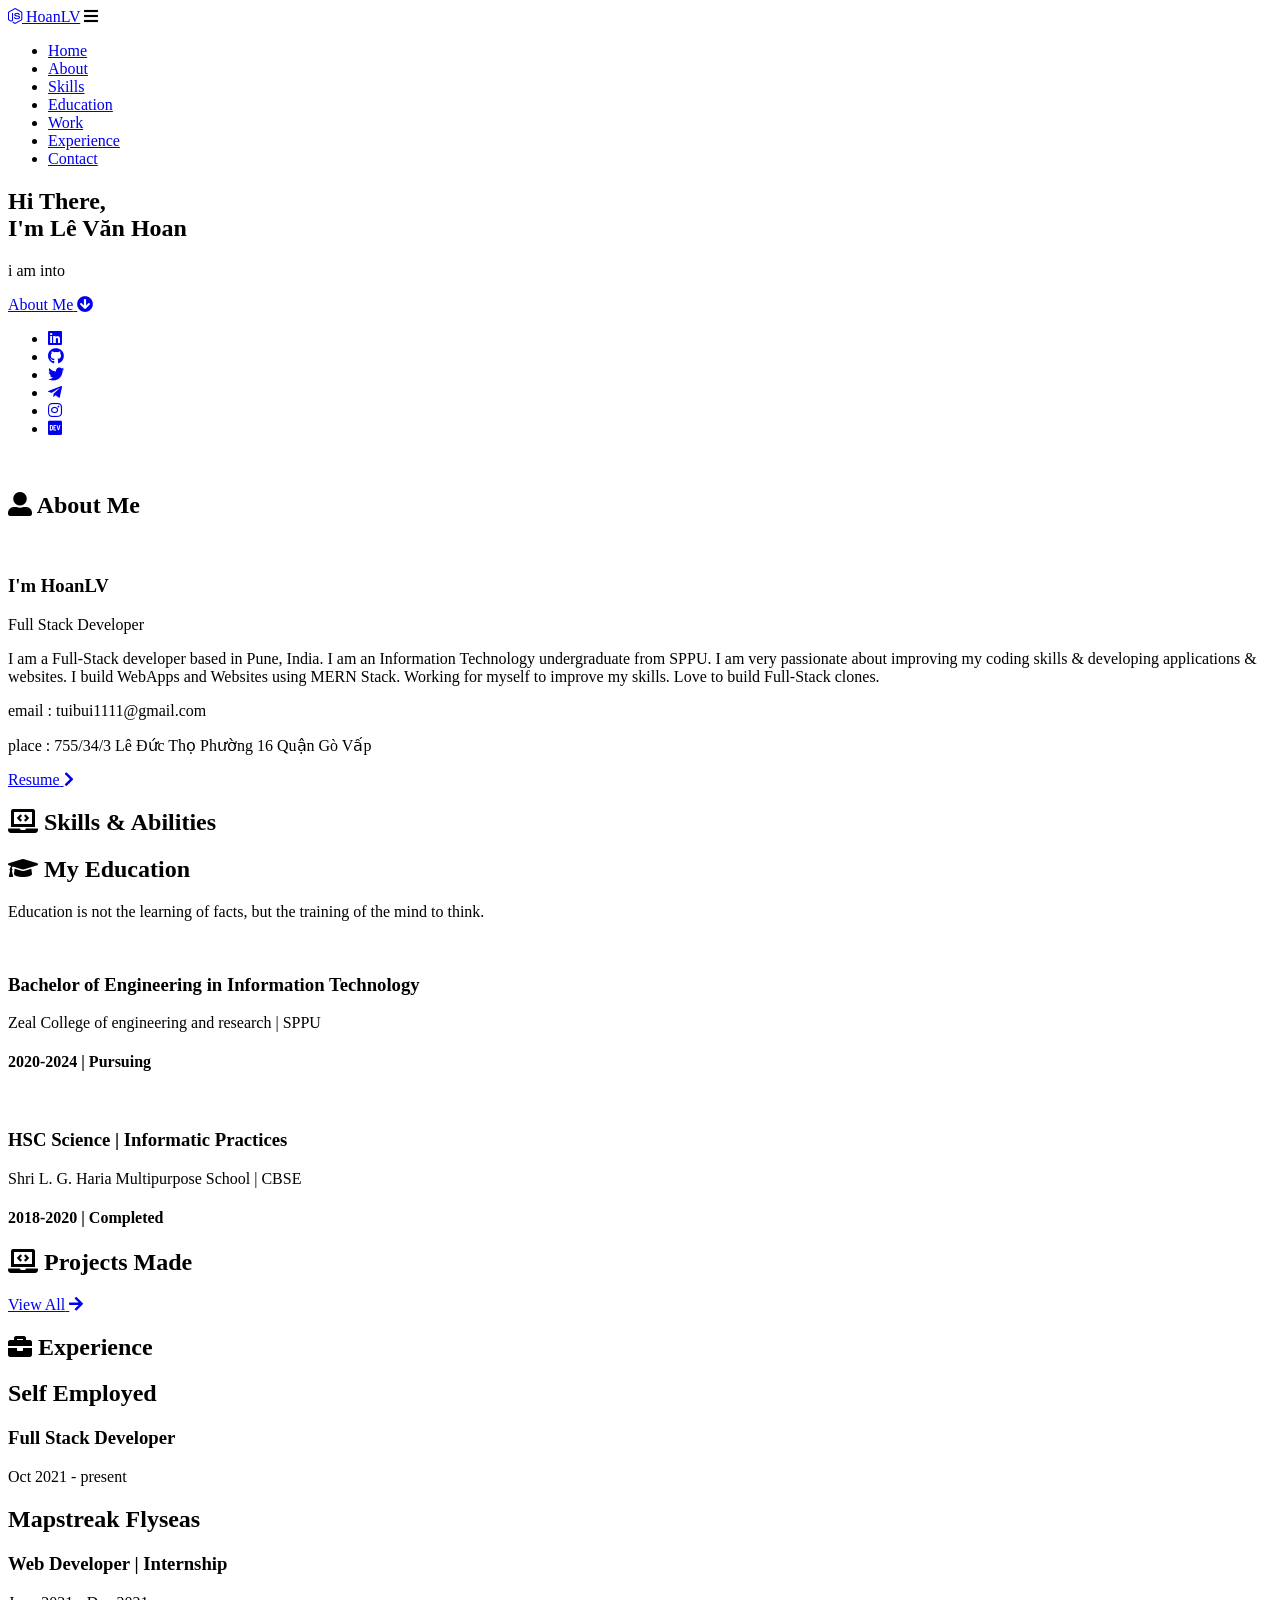
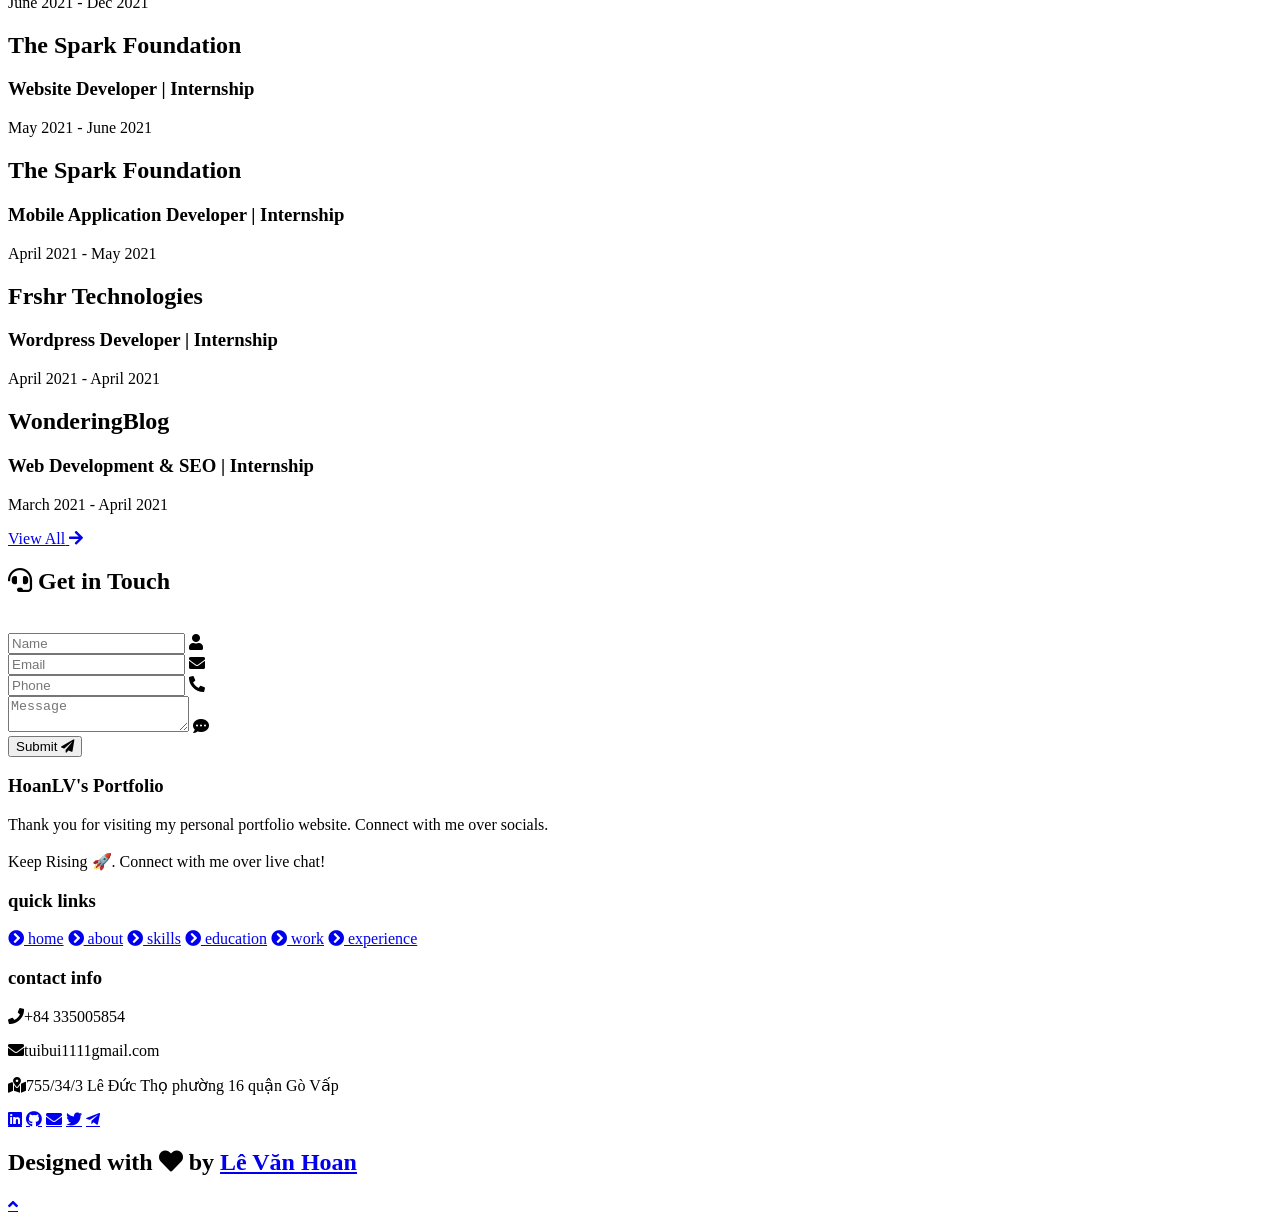
==== index.html @ 76ba774a "Initial commit" ====
<!DOCTYPE html>
<html lang="en">
<head>
    <meta charset="UTF-8">
    <meta http-equiv="X-UA-Compatible" content="IE=edge">
    <meta name="viewport" content="width=device-width, initial-scale=1.0">
    <meta name="keywords" content="hoanlv, portfolio, hoanlv, full stack dev, personal portfolio lifecodes, portfolio design, portfolio website, personal portfolio" />
    <meta name="description" content="Welcome to HoanLV's Portfolio. Full-Stack Web Developer and Android App Developer" />
    <!-- Custom CSS -->
    <link rel="stylesheet" href="./assets/css/style.css">
    <!-- Font Awesome -->
    <link rel="stylesheet" href="https://cdnjs.cloudflare.com/ajax/libs/font-awesome/5.15.3/css/all.min.css" integrity="sha512-iBBXm8fW90+nuLcSKlbmrPcLa0OT92xO1BIsZ+ywDWZCvqsWgccV3gFoRBv0z+8dLJgyAHIhR35VZc2oM/gI1w==" crossorigin="anonymous" referrerpolicy="no-referrer" />
    <!-- Favicon -->
    <link id='favicon' rel="shortcut icon" href="./assets/images/favicon.png" type="image/x-png">
    <title>Portfolio | HoanLV</title>
</head>
<body oncontextmenu="return false">

<!-- pre loader -->
<!-- <div class="loader-container">
  <img draggable="false" src="./assets/images/preloader.gif" alt="">
</div> -->

<!-- navbar starts -->
<header>
        <a href="/" class="logo"><i class="fab fa-node-js"></i> HoanLV</a>

        <div id="menu" class="fas fa-bars"></div>
        <nav class="navbar">
            <ul>
            <li><a class="active" href="#home">Home</a></li>
            <li><a href="#about">About</a></li>
            <li><a href="#skills">Skills</a></li>
            <li><a href="#education">Education</a></li>
            <li><a href="#work">Work</a></li>
            <li><a href="#experience">Experience</a></li>
            <li><a href="#contact">Contact</a></li>
            </ul>
        </nav>
</header>
<!-- navbar ends -->


<!-- hero section starts -->
<section class="home" id="home">
    <div id="particles-js"></div>

    <div class="content">
    <h2>Hi There,<br/> I'm Lê Văn <span>Hoan</span></h2>
    <p>i am into <span class="typing-text"></span></p>
    <a href="#about" class="btn"><span>About Me</span>
      <i class="fas fa-arrow-circle-down"></i>
    </a>
    <div class="socials">
        <ul class="social-icons">
          <li><a class="linkedin" aria-label="LinkedIn" href="www.linkedin.com/in/hoan-lê-626a19246" target="_blank"><i class="fab fa-linkedin"></i></a></li> 
          <li><a class="github" aria-label="GitHub" href="https://https://github.com/HoanLe1996" target="_blank"><i class="fab fa-github"></i></a></li>
          <li><a class="twitter" aria-label="Twitter" href="https://twitter.com/HoanQB_Vn" target="_blank"><i class="fab fa-twitter"></i></a></li>
          <li><a class="telegram" aria-label="Telegram" href="https://t.me/lifecode5" target="_blank"><i class="fab fa-telegram-plane"></i></a></li>
          <li><a class="instagram" aria-label="Instagram" href="https://www.instagram.com/hoanlv.dev"><i class="fab fa-instagram" target="_blank"></i></a></li>
          <li><a class="dev" aria-label="Dev" href="https://dev.to/hoanlv" target="_blank"><i class="fab fa-dev"></i></a></li>
        </ul>
      </div>
    </div>
<div class="image">
    <img draggable="false" class="tilt" src="./assets/images/hero.png" alt="">
</div>
</section>
<!-- hero section ends -->


<!-- about section starts -->
<section class="about" id="about">
    <h2 class="heading"><i class="fas fa-user-alt"></i> About <span>Me</span></h2>
    
    <div class="row">

    <div class="image">
        <img draggable="false" class="tilt" src="./assets/images/profile2.png" alt="">
    </div>
    <div class="content">
        <h3>I'm HoanLV</h3>
        <span class="tag">Full Stack Developer</span>
        
        <p>I am a Full-Stack developer based in Pune, India. 
          I am an Information Technology undergraduate from SPPU.
          I am very passionate about improving my coding skills & developing applications & websites.
          I build WebApps and Websites using MERN Stack.
          Working for myself to improve my skills.
          Love to build Full-Stack clones. </p>
        
        <div class="box-container">
            <!-- <div class="box">
              <p><span> age: </span> 20</p>
              <p><span> phone : </span> +84 335005854</p>
            </div> -->
            <div class="box">
              <p><span> email : </span> tuibui1111@gmail.com</p>
              <p><span> place : </span> 755/34/3 Lê Đức Thọ Phường 16 Quận Gò Vấp</p>
            </div>
        </div>
        
        <div class="resumebtn">
            <a href="https://drive.google.com/file/d/1rZiXl562q7aVyk1kJ2nO85YBAq8ixTiw/view" target="_blank" class="btn"><span>Resume</span>
                <i class="fas fa-chevron-right"></i>
            </a>
        </div>

    </div>
    </div>
</section>
<!-- about section ends -->

<!-- skills section starts -->
<section class="skills" id="skills">

    <h2 class="heading"><i class="fas fa-laptop-code"></i> Skills & <span>Abilities</span></h2>

    <div class="container">
          <div class="row" id="skillsContainer">

            <!-- <div class="bar">
              <div class="info">
                <img src="https://img.icons8.com/color/48/000000/adobe-xd.png"/>
                <span>AdobeXD</span>
              </div>
            </div> -->

      </div>
</div>
</section>
<!-- skills section ends -->


<!-- education section starts -->
<section class="education" id="education">

  <h1 class="heading"><i class="fas fa-graduation-cap"></i> My <span>Education</span></h1>

    <p class="qoute">Education is not the learning of facts, but the training of the mind to think.</p>

    <div class="box-container">

    <div class="box">
        <div class="image">
        <img draggable="false" src="./assets/images/educat/college.jpg" alt="">
        </div>
        <div class="content">
        <h3>Bachelor of Engineering in Information Technology</h3>
        <p>Zeal College of engineering and research | SPPU</p>
        <h4>2020-2024 | Pursuing</h4>
        </div>
    </div>

    <div class="box">
      <div class="image">
      <img draggable="false" src="./assets/images/educat/school.jpg" alt="">
      </div>
      <div class="content">
      <h3>HSC Science | Informatic Practices</h3>
      <p>Shri  L. G. Haria Multipurpose School | CBSE</p>
      <h4>2018-2020 | Completed</h4>
      </div>
    </div>

</div>
</section>
<!-- education section ends -->


<!-- work project section starts -->
<section class="work" id="work">

  <h2 class="heading"><i class="fas fa-laptop-code"></i> Projects <span>Made</span></h2>

  <div class="box-container">

    <!-- <div class="box tilt">
      <img draggable="false" src="./assets/images/projects/portfolio1.PNG" alt="" />
      <div class="content">
        <div class="tag">
        <h3>Portfolio Website</h3>
        </div>
        <div class="desc">
          <p>Personal portfolio website. Don't need much info about it, just scroll down. You're here only!</p>
          <div class="btns">
            <a href="#" class="btn" target="_blank"><i class="fas fa-eye"></i> View</a>
            <a href="https://github.com/hoanlv/Portfolio-Website" class="btn" target="_blank">Code <i class="fas fa-code"></i></a>
          </div>
        </div>
      </div>
    </div> -->

</div>

<div class="viewall">
  <a href="/projects" class="btn"><span>View All</span>
    <i class="fas fa-arrow-right"></i>
</a>
</div>

</section>
<!-- work project section ends -->

<!-- experience section starts -->
<section class="experience" id="experience">

  <h2 class="heading"><i class="fas fa-briefcase"></i> Experience </h2>

  <div class="timeline">

    <div class="container right">
      <div class="content">
        <div class="tag">
          <h2>Self Employed</h2>
        </div>
        <div class="desc">
            <h3>Full Stack Developer</h3>
            <p>Oct 2021 - present</p>
        </div>
      </div>
    </div>

    <div class="container left">
      <div class="content">
        <div class="tag">
          <h2>Mapstreak Flyseas</h2>
        </div>
        <div class="desc">
            <h3>Web Developer | Internship</h3>
            <p>June 2021 - Dec 2021</p>
        </div>
      </div>
    </div>

    <div class="container right">
      <div class="content">
        <div class="tag">
          <h2>The Spark Foundation</h2>
        </div>
        <div class="desc">
            <h3>Website Developer | Internship</h3>
            <p>May 2021 - June 2021</p>
        </div>
      </div>
    </div>

    <div class="container left">
      <div class="content">
        <div class="tag">
          <h2>The Spark Foundation</h2>
        </div>
        <div class="desc">
            <h3>Mobile Application Developer | Internship</h3>
            <p>April 2021 - May 2021</p>
        </div>
      </div>
    </div>

    <div class="container right">
      <div class="content">
        <div class="tag">
          <h2>Frshr Technologies</h2>
        </div>
        <div class="desc">
            <h3>Wordpress Developer | Internship</h3>
            <p>April 2021 - April 2021</p>
        </div>
      </div>
    </div>

    <div class="container left">
      <div class="content">
        <div class="tag">
          <h2>WonderingBlog</h2>
        </div>
        <div class="desc">
            <h3>Web Development & SEO | Internship</h3>
            <p>March 2021 - April 2021</p>
        </div>
      </div>
    </div>
  </div>

  <div class="morebtn">
    <a href="/experience" class="btn"><span>View All</span>
      <i class="fas fa-arrow-right"></i>
  </a>
  </div>

</div>

</section>
<!-- experience section ends -->

<!-- contact section starts -->
<section class="contact" id="contact">
  
  <h2 class="heading"><i class="fas fa-headset"></i> Get in <span>Touch</span></h2>

  <div class="container">
    <div class="content">
      <div class="image-box">
        <img draggable="false" src="./assets/images/contact1.png" alt="">
      </div>
    <form id="contact-form">
      
      <div class="form-group">
        <div class="field">
          <input type="text" name="name" placeholder="Name" required>
          <i class='fas fa-user'></i>
        </div>
        <div class="field">
          <input type="text" name="email" placeholder="Email" required>
          <i class='fas fa-envelope'></i>
        </div>
        <div class="field">
          <input type="text" name="phone" placeholder="Phone">
          <i class='fas fa-phone-alt'></i>
        </div>
        <div class="message">
        <textarea placeholder="Message" name="message" required></textarea>
        <i class="fas fa-comment-dots"></i>
        </div>
        </div>
      <div class="button-area">
        <button type="submit">
          Submit <i class="fa fa-paper-plane"></i></button>
      </div>
    </form>
  </div>
  </div>
</section>
<!-- contact section ends -->


<!-- footer section starts -->
<section class="footer">

  <div class="box-container">

      <div class="box">
          <h3>HoanLV's Portfolio</h3>
          <p>Thank you for visiting my personal portfolio website. Connect with me over socials. <br/> <br/> Keep Rising 🚀. Connect with me over live chat!</p>
      </div>

      <div class="box">
          <h3>quick links</h3>
          <a href="#home"><i class="fas fa-chevron-circle-right"></i> home</a>
          <a href="#about"><i class="fas fa-chevron-circle-right"></i> about</a>
          <a href="#skills"><i class="fas fa-chevron-circle-right"></i> skills</a>
          <a href="#education"><i class="fas fa-chevron-circle-right"></i> education</a>
          <a href="#work"><i class="fas fa-chevron-circle-right"></i> work</a>
          <a href="#experience"><i class="fas fa-chevron-circle-right"></i> experience</a>
      </div>

      <div class="box">
          <h3>contact info</h3>
          <p> <i class="fas fa-phone"></i>+84 335005854</p>
          <p> <i class="fas fa-envelope"></i>tuibui1111gmail.com</p>
          <p> <i class="fas fa-map-marked-alt"></i>755/34/3 Lê Đức Thọ phường 16 quận Gò Vấp</p>
          <div class="share">

              <a href="www.linkedin.com/in/hoan-lê-626a19246" class="fab fa-linkedin" aria-label="LinkedIn" target="_blank"></a>
              <a href="https://https://github.com/HoanLe1996" class="fab fa-github" aria-label="GitHub" target="_blank"></a>
              <a href="mailto:tuibui1111@gmail.com" class="fas fa-envelope" aria-label="Mail" target="_blank"></a>
              <a href="https://https://twitter.com/HoanQB_Vn" class="fab fa-twitter" aria-label="Twitter" target="_blank"></a>
              <a href="https://t.me/lifecode5" class="fab fa-telegram-plane" aria-label="Telegram" target="_blank"></a>
          </div>
      </div>
  </div>

  <h1 class="credit">Designed with <i class="fa fa-heart pulse"></i> by <a href="www.linkedin.com/in/hoan-lê-626a19246"> Lê Văn Hoan</a></h1>

</section>
<!-- footer section ends -->


<!-- scroll top btn -->
<a href="#home" aria-label="ScrollTop" class="fas fa-angle-up" id="scroll-top"></a>
<!-- scroll back to top -->


<!-- ==== ALL MAJOR JAVASCRIPT CDNS STARTS ==== -->
<!-- jquery cdn -->
<script src="https://cdnjs.cloudflare.com/ajax/libs/jquery/3.6.0/jquery.min.js" integrity="sha512-894YE6QWD5I59HgZOGReFYm4dnWc1Qt5NtvYSaNcOP+u1T9qYdvdihz0PPSiiqn/+/3e7Jo4EaG7TubfWGUrMQ==" crossorigin="anonymous" referrerpolicy="no-referrer"></script>

<!-- typed.js cdn -->
<script src="https://cdnjs.cloudflare.com/ajax/libs/typed.js/2.0.5/typed.min.js" integrity="sha512-1KbKusm/hAtkX5FScVR5G36wodIMnVd/aP04af06iyQTkD17szAMGNmxfNH+tEuFp3Og/P5G32L1qEC47CZbUQ==" crossorigin="anonymous" referrerpolicy="no-referrer"></script>

<!-- particle.js links -->
<script src="./assets/js/particles.min.js"></script>
<script src="./assets/js/app.js"></script>

<!-- vanilla tilt.js links -->
<script src="https://cdnjs.cloudflare.com/ajax/libs/vanilla-tilt/1.7.0/vanilla-tilt.min.js" integrity="sha512-SttpKhJqONuBVxbRcuH0wezjuX+BoFoli0yPsnrAADcHsQMW8rkR84ItFHGIkPvhnlRnE2FaifDOUw+EltbuHg==" crossorigin="anonymous" referrerpolicy="no-referrer"></script>

<!-- scroll reveal anim -->
<script src="https://unpkg.com/scrollreveal"></script>

<script
      type="text/javascript"
      src="https://cdn.jsdelivr.net/npm/emailjs-com@3/dist/email.min.js"
    ></script>

<!-- ==== ALL MAJOR JAVASCRIPT CDNS ENDS ==== -->

<script src="./assets/js/script.js"></script>

</body>
</html>
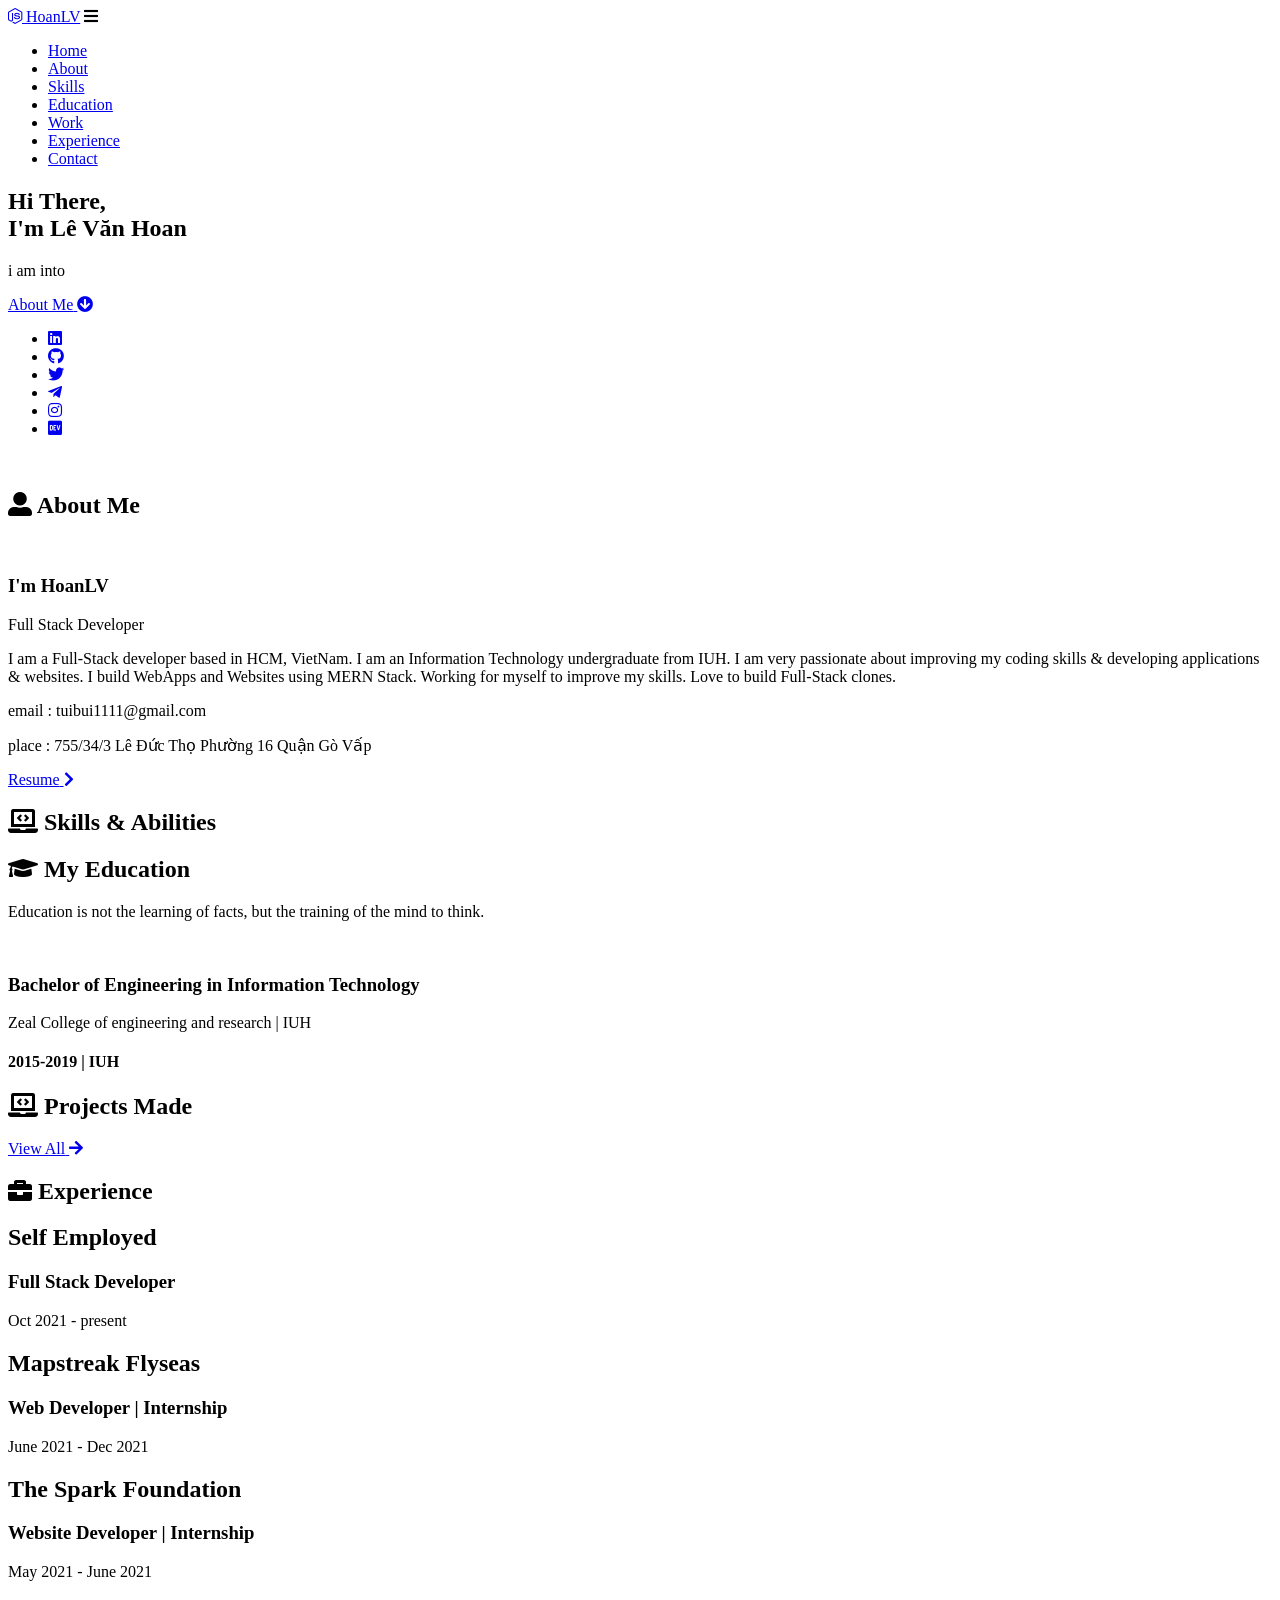
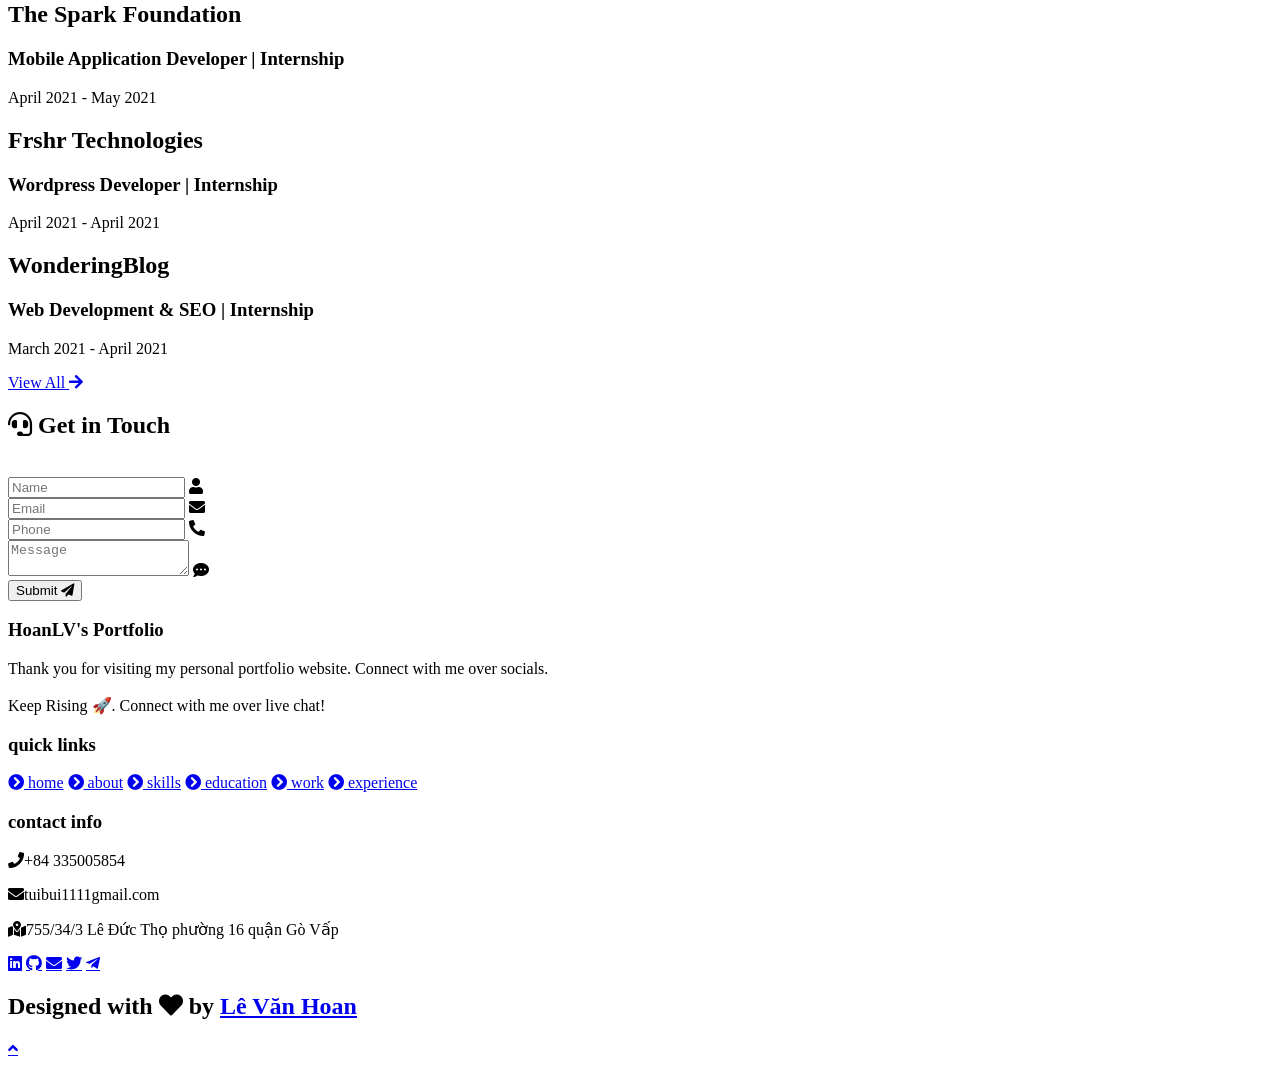
==== commit 09559c79: "feat: change content" ====
--- a/index.html
+++ b/index.html
@@ -82,8 +82,8 @@
         <h3>I'm HoanLV</h3>
         <span class="tag">Full Stack Developer</span>
         
-        <p>I am a Full-Stack developer based in Pune, India. 
-          I am an Information Technology undergraduate from SPPU.
+        <p>I am a Full-Stack developer based in HCM, VietNam. 
+          I am an Information Technology undergraduate from IUH.
           I am very passionate about improving my coding skills & developing applications & websites.
           I build WebApps and Websites using MERN Stack.
           Working for myself to improve my skills.
@@ -147,12 +147,12 @@
         </div>
         <div class="content">
         <h3>Bachelor of Engineering in Information Technology</h3>
-        <p>Zeal College of engineering and research | SPPU</p>
-        <h4>2020-2024 | Pursuing</h4>
-        </div>
-    </div>
-
-    <div class="box">
+        <p>Zeal College of engineering and research | IUH</p>
+        <h4>2015-2019 | IUH</h4>
+        </div>
+    </div>
+
+    <!-- <div class="box">
       <div class="image">
       <img draggable="false" src="./assets/images/educat/school.jpg" alt="">
       </div>
@@ -161,7 +161,7 @@
       <p>Shri  L. G. Haria Multipurpose School | CBSE</p>
       <h4>2018-2020 | Completed</h4>
       </div>
-    </div>
+    </div> -->
 
 </div>
 </section>
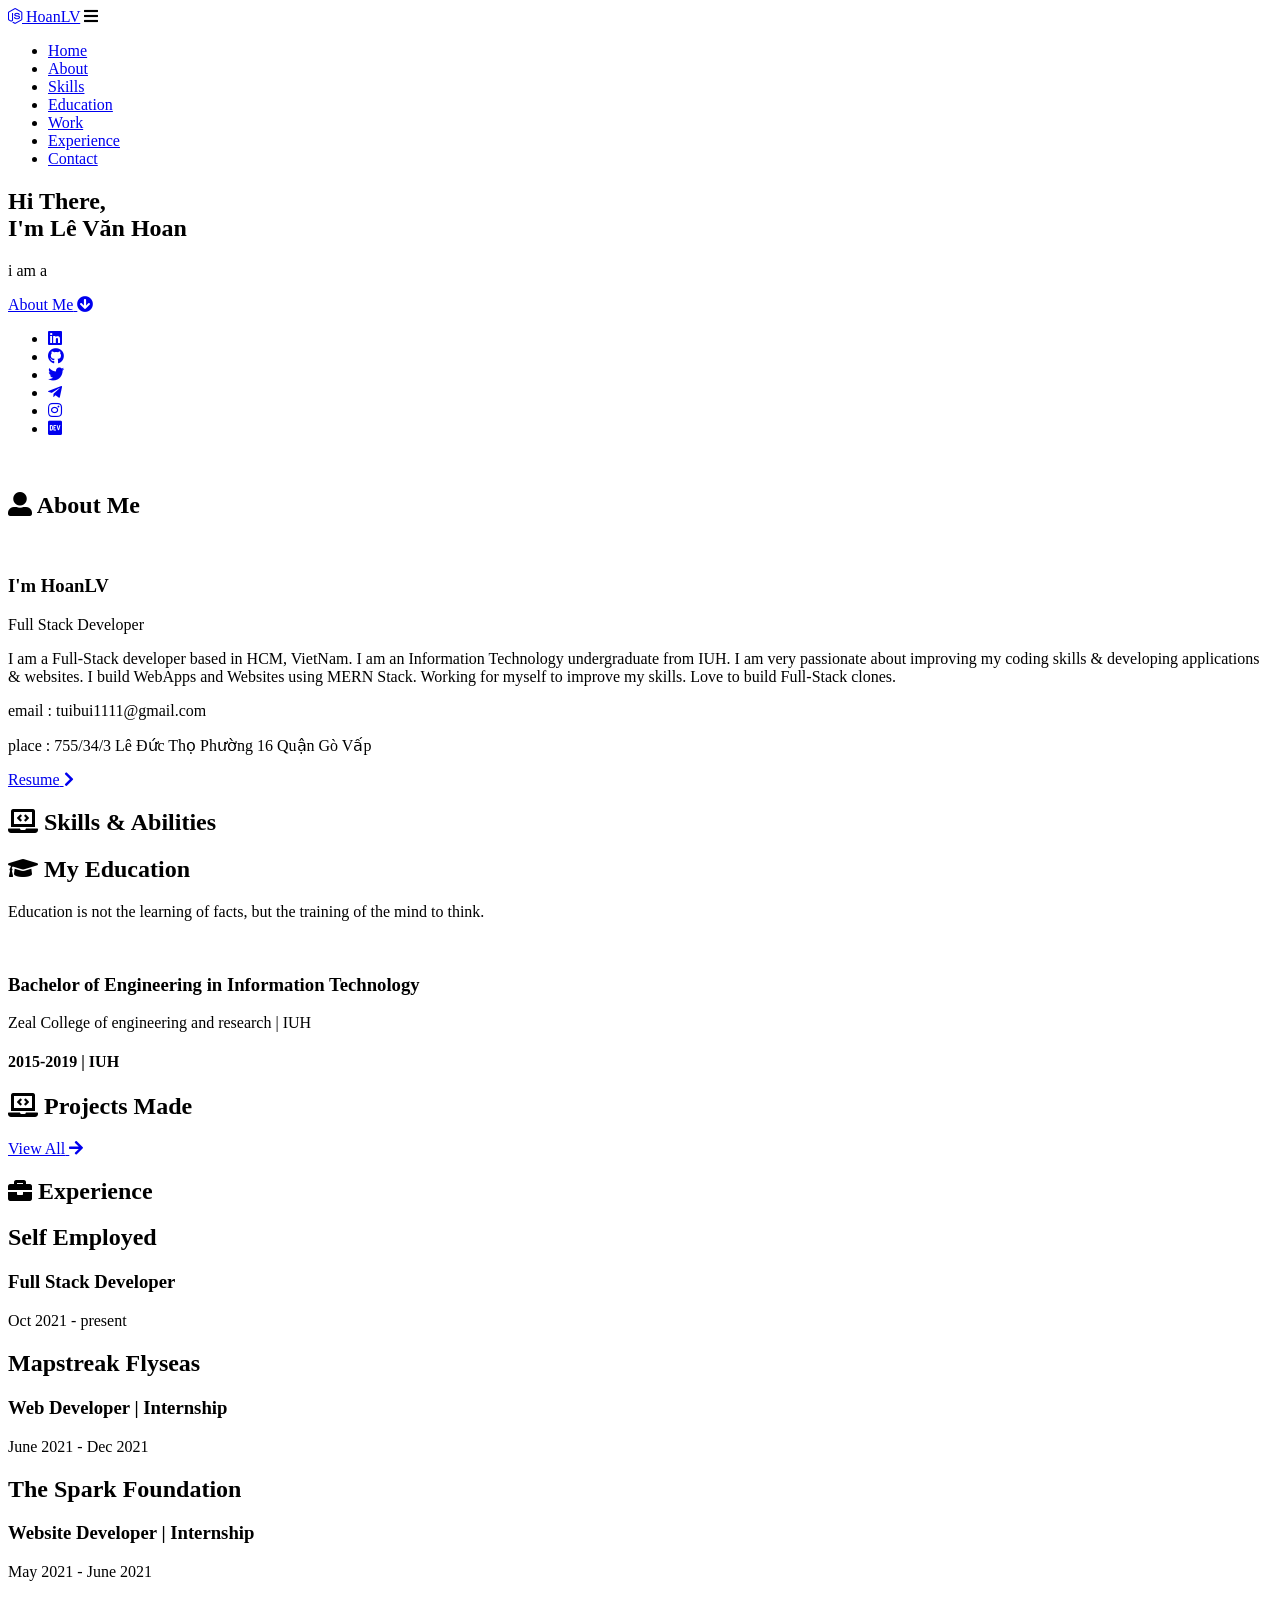
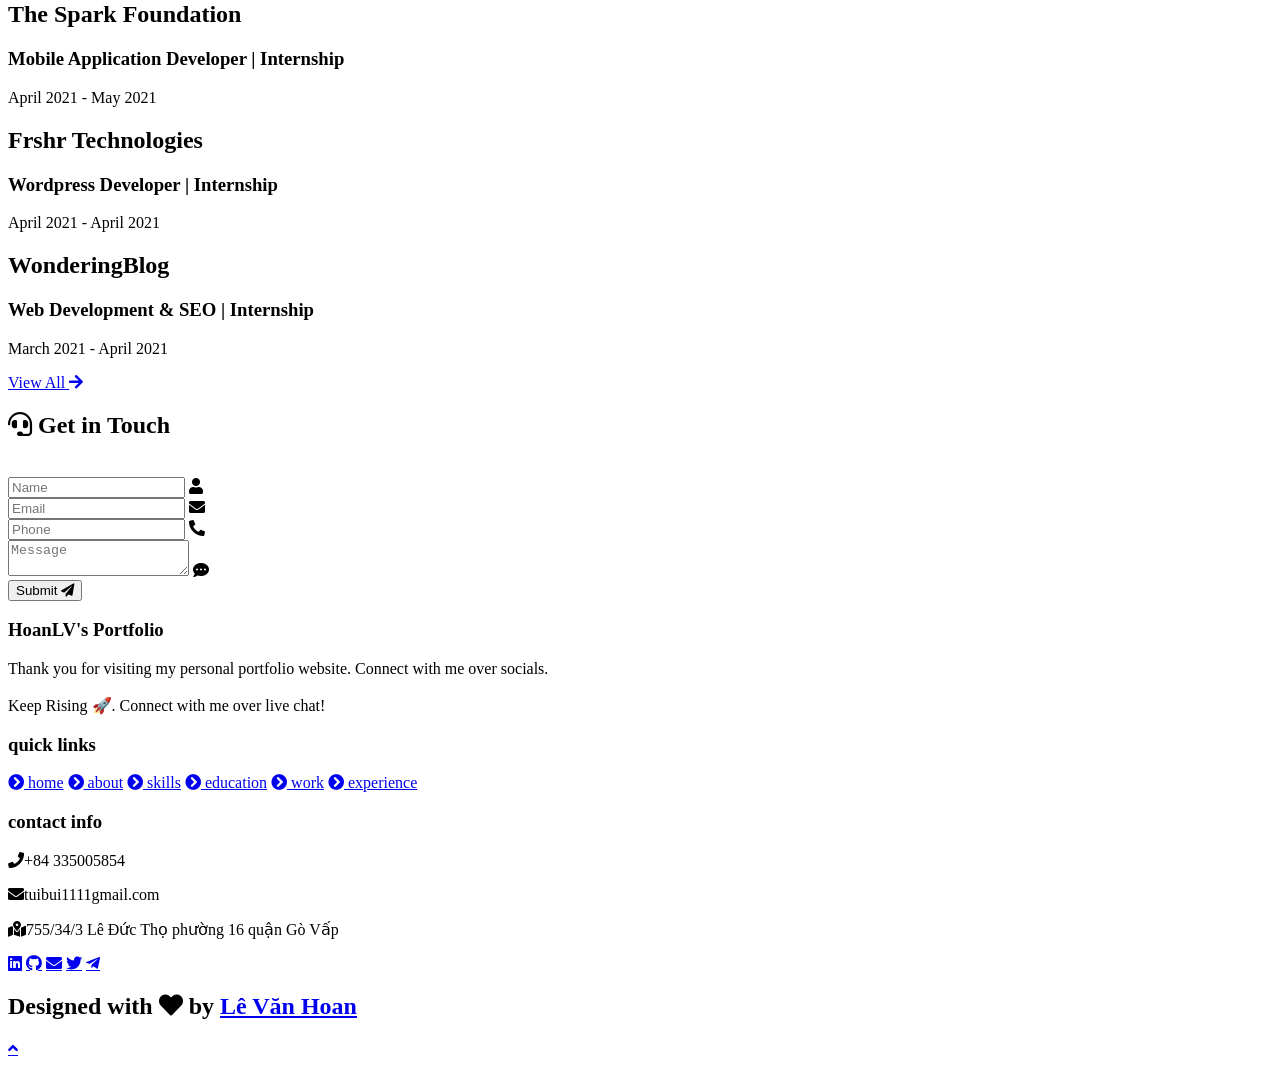
==== commit 850e57c9: "feat: change content file" ====
--- a/index.html
+++ b/index.html
@@ -47,7 +47,7 @@
 
     <div class="content">
     <h2>Hi There,<br/> I'm Lê Văn <span>Hoan</span></h2>
-    <p>i am into <span class="typing-text"></span></p>
+    <p>i am a <span class="typing-text"></span></p>
     <a href="#about" class="btn"><span>About Me</span>
       <i class="fas fa-arrow-circle-down"></i>
     </a>
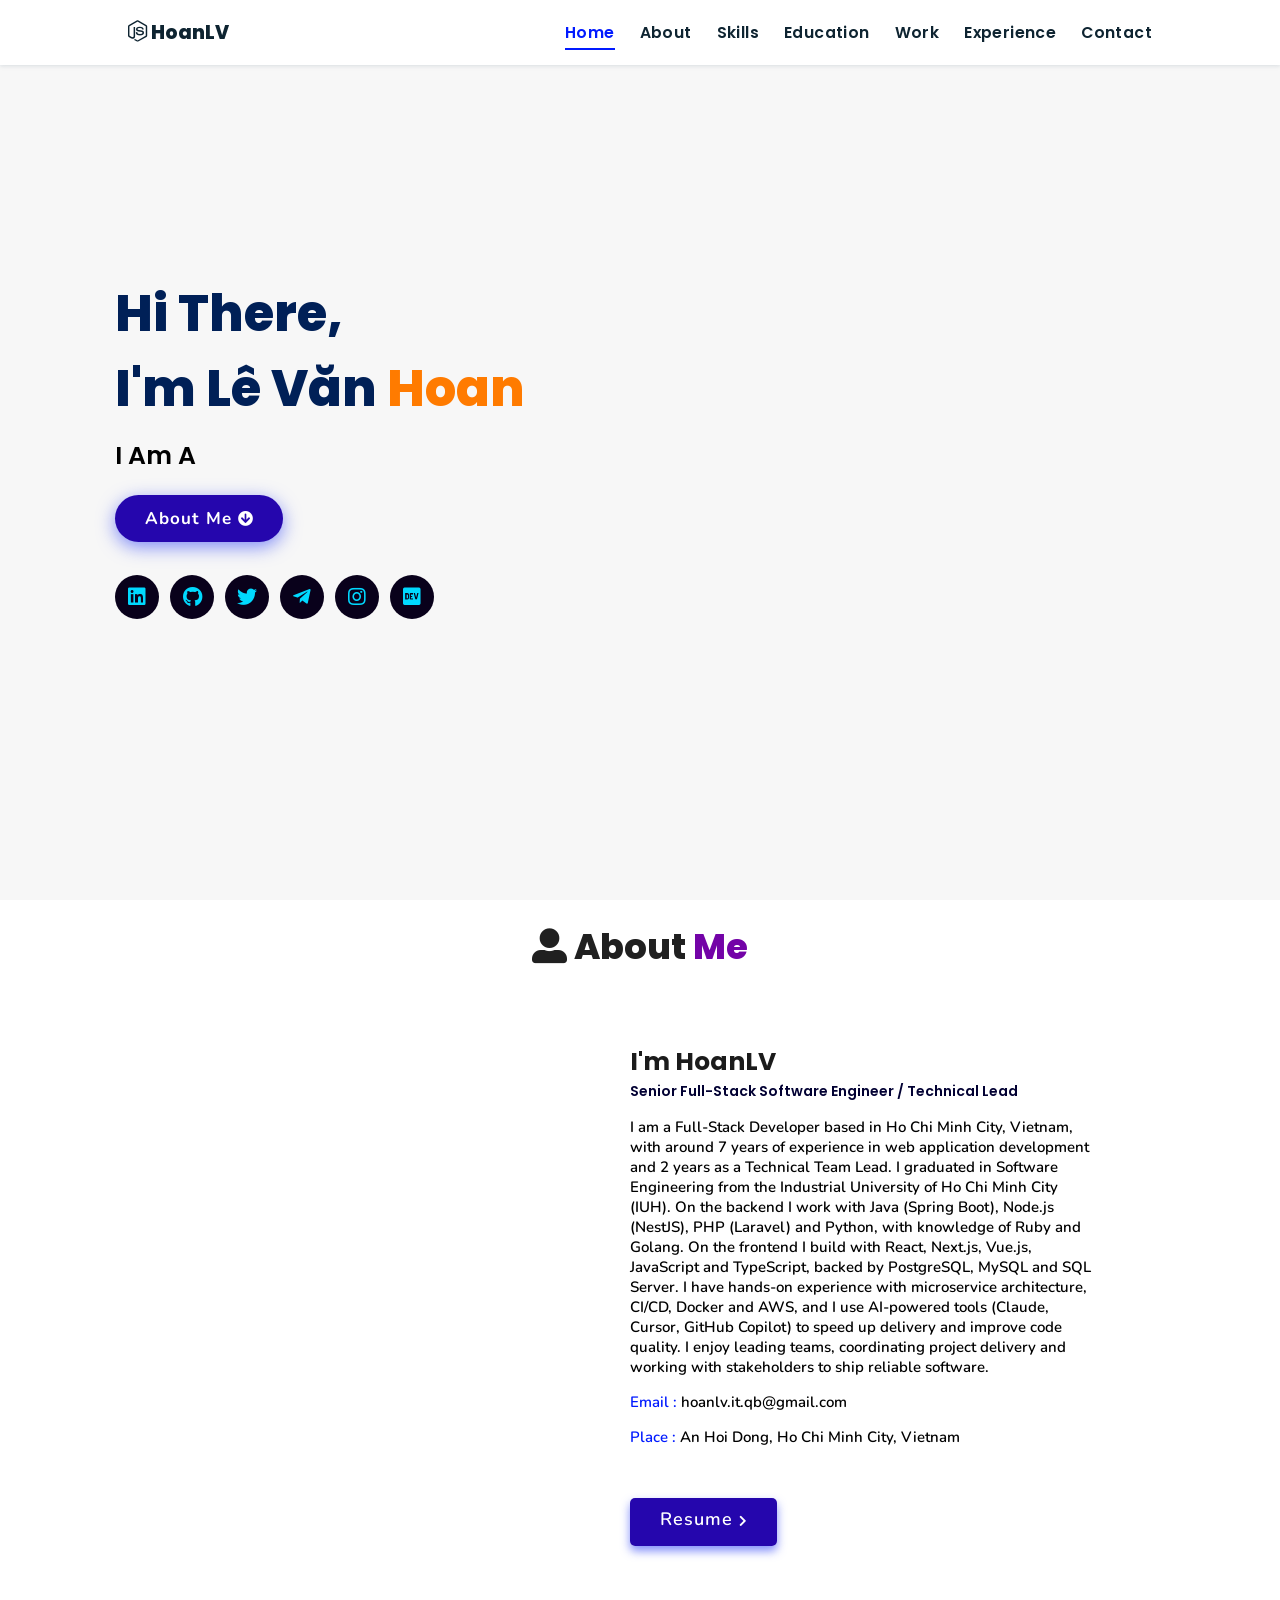
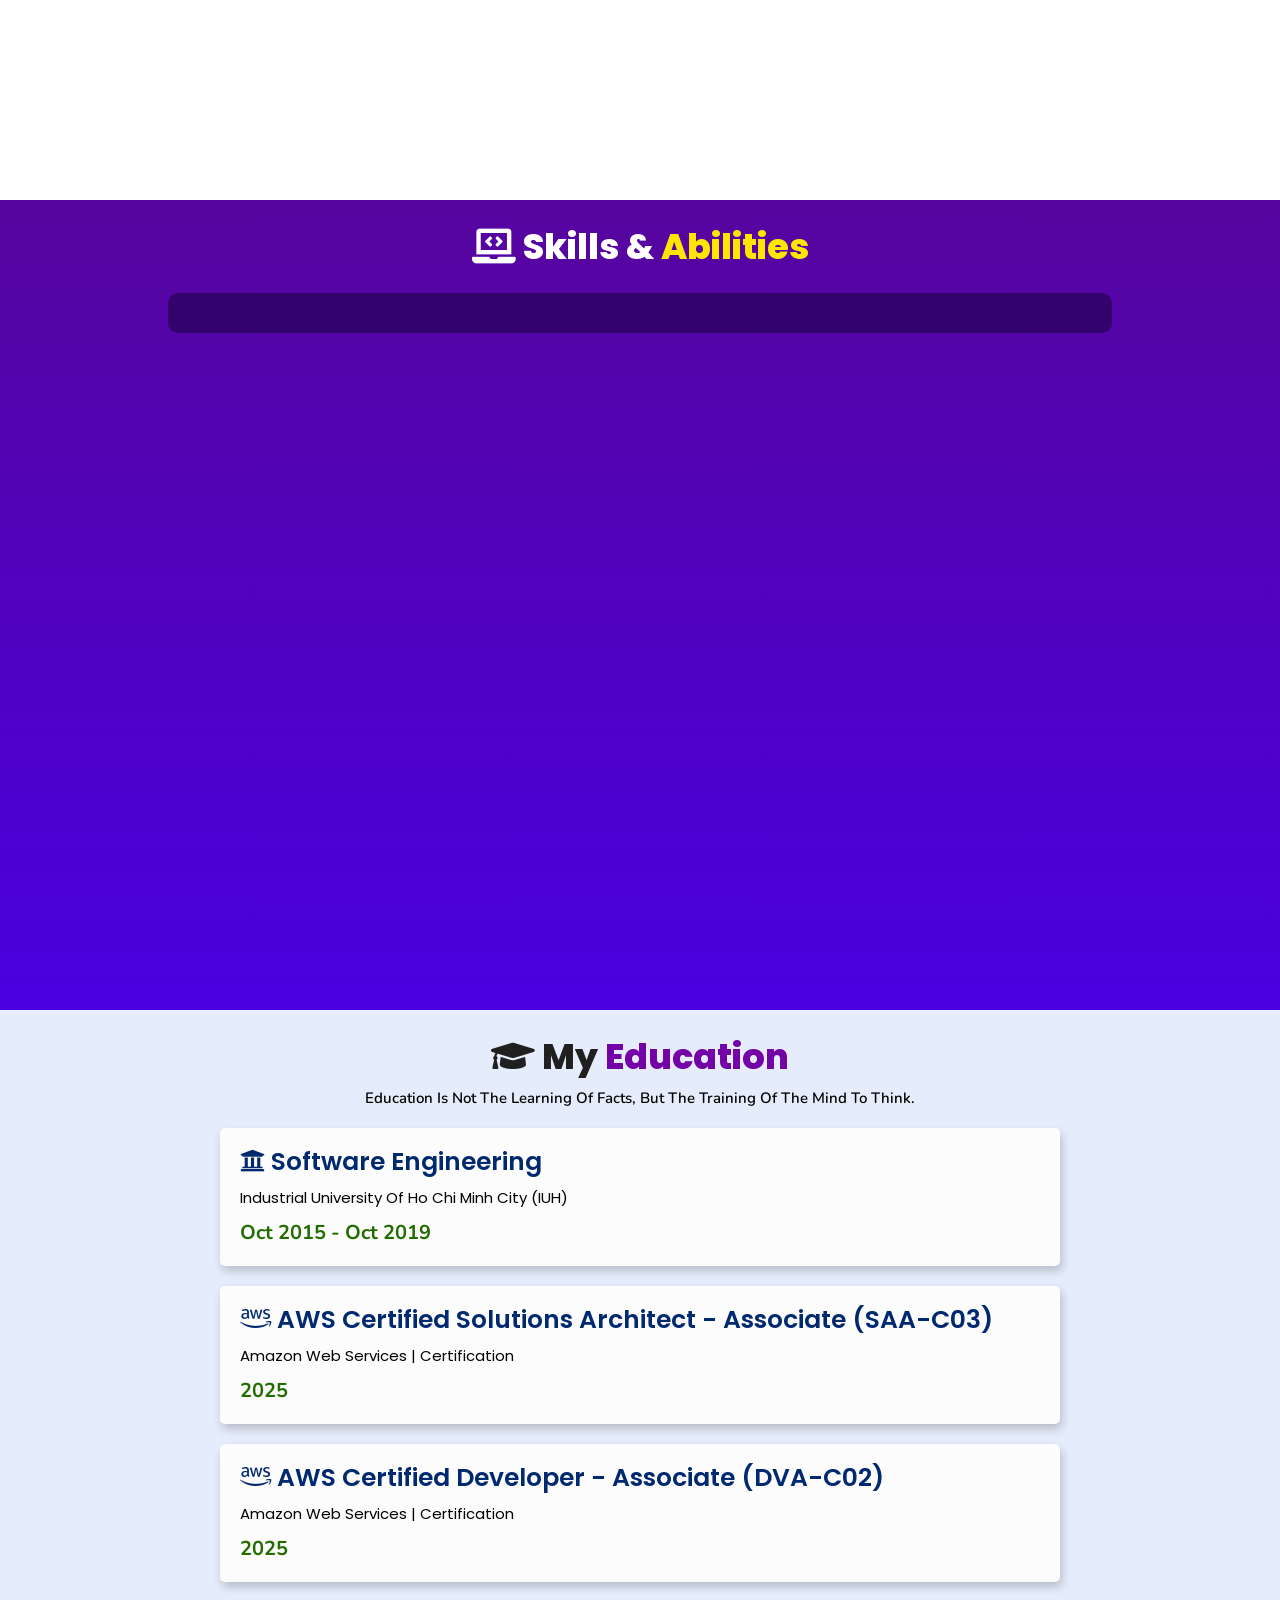
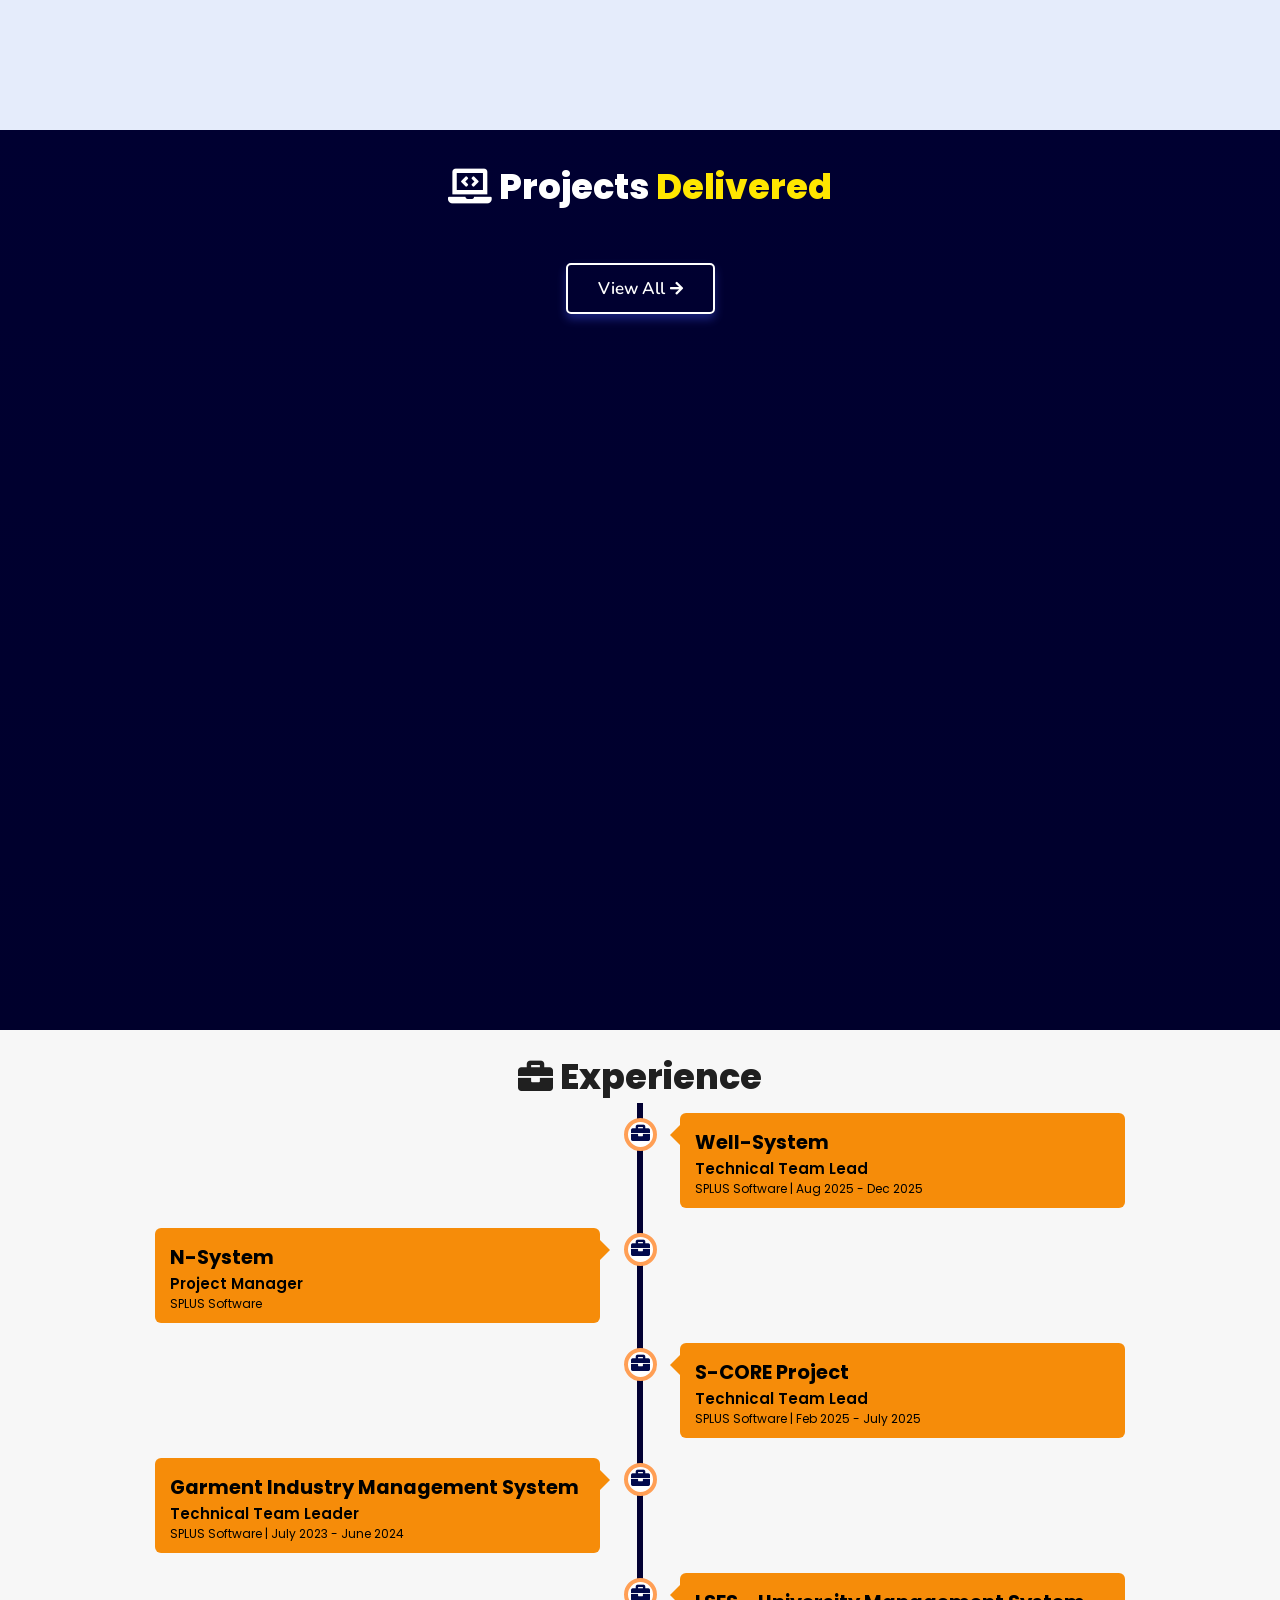
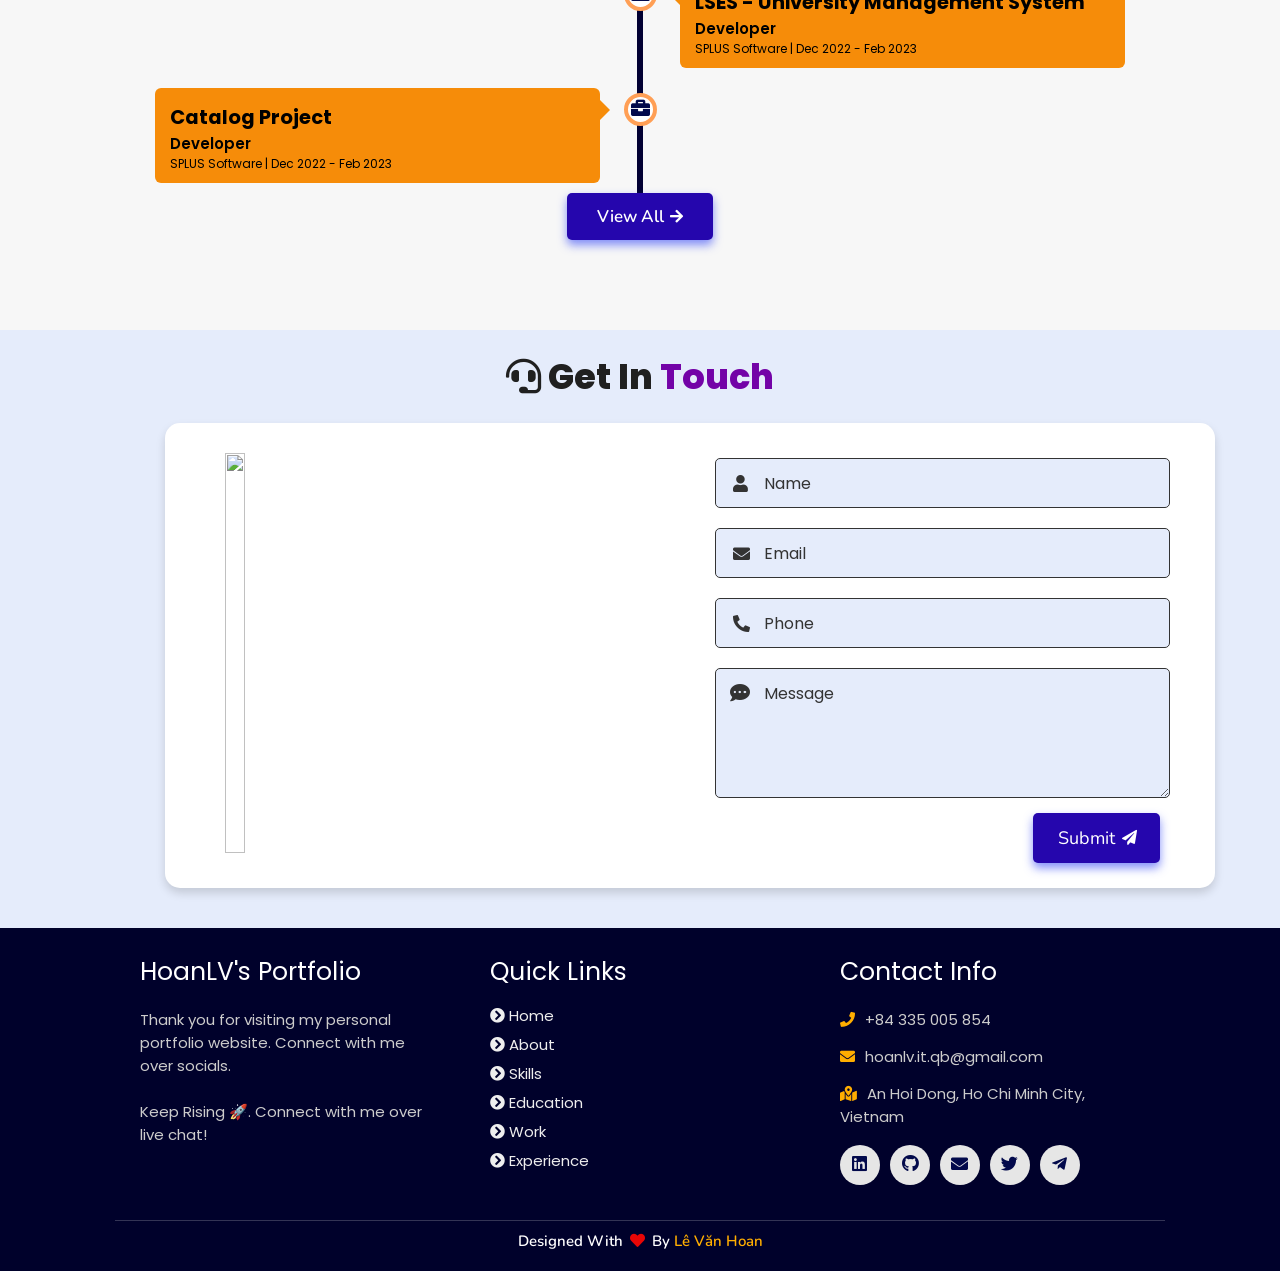
==== commit 77c9155a: "feat: update portfolio content from latest CV - Update title, about, skills, education and AWS certi" ====
--- a/index.html
+++ b/index.html
@@ -4,8 +4,8 @@
     <meta charset="UTF-8">
     <meta http-equiv="X-UA-Compatible" content="IE=edge">
     <meta name="viewport" content="width=device-width, initial-scale=1.0">
-    <meta name="keywords" content="hoanlv, portfolio, hoanlv, full stack dev, personal portfolio lifecodes, portfolio design, portfolio website, personal portfolio" />
-    <meta name="description" content="Welcome to HoanLV's Portfolio. Full-Stack Web Developer and Android App Developer" />
+    <meta name="keywords" content="hoanlv, le van hoan, portfolio, full-stack developer, senior software engineer, technical lead, java, spring boot, nodejs, nestjs, react, nextjs, aws" />
+    <meta name="description" content="Welcome to HoanLV's Portfolio. Senior Full-Stack Software Engineer and Technical Lead with around 7 years of web application development experience." />
     <!-- Custom CSS -->
     <link rel="stylesheet" href="./assets/css/style.css">
     <!-- Font Awesome -->
@@ -23,7 +23,7 @@
 
 <!-- navbar starts -->
 <header>
-        <a href="/" class="logo"><i class="fab fa-node-js"></i> HoanLV</a>
+        <a href="./" class="logo"><i class="fab fa-node-js"></i> HoanLV</a>
 
         <div id="menu" class="fas fa-bars"></div>
         <nav class="navbar">
@@ -53,8 +53,8 @@
     </a>
     <div class="socials">
         <ul class="social-icons">
-          <li><a class="linkedin" aria-label="LinkedIn" href="www.linkedin.com/in/hoan-lê-626a19246" target="_blank"><i class="fab fa-linkedin"></i></a></li> 
-          <li><a class="github" aria-label="GitHub" href="https://https://github.com/HoanLe1996" target="_blank"><i class="fab fa-github"></i></a></li>
+          <li><a class="linkedin" aria-label="LinkedIn" href="https://www.linkedin.com/in/hoan-lê-626a19246" target="_blank"><i class="fab fa-linkedin"></i></a></li> 
+          <li><a class="github" aria-label="GitHub" href="https://github.com/HoanLe1996" target="_blank"><i class="fab fa-github"></i></a></li>
           <li><a class="twitter" aria-label="Twitter" href="https://twitter.com/HoanQB_Vn" target="_blank"><i class="fab fa-twitter"></i></a></li>
           <li><a class="telegram" aria-label="Telegram" href="https://t.me/lifecode5" target="_blank"><i class="fab fa-telegram-plane"></i></a></li>
           <li><a class="instagram" aria-label="Instagram" href="https://www.instagram.com/hoanlv.dev"><i class="fab fa-instagram" target="_blank"></i></a></li>
@@ -80,14 +80,14 @@
     </div>
     <div class="content">
         <h3>I'm HoanLV</h3>
-        <span class="tag">Full Stack Developer</span>
+        <span class="tag">Senior Full-Stack Software Engineer / Technical Lead</span>
         
-        <p>I am a Full-Stack developer based in HCM, VietNam. 
-          I am an Information Technology undergraduate from IUH.
-          I am very passionate about improving my coding skills & developing applications & websites.
-          I build WebApps and Websites using MERN Stack.
-          Working for myself to improve my skills.
-          Love to build Full-Stack clones. </p>
+        <p>I am a Full-Stack Developer based in Ho Chi Minh City, Vietnam, with around 7 years of experience in web application development and 2 years as a Technical Team Lead.
+          I graduated in Software Engineering from the Industrial University of Ho Chi Minh City (IUH).
+          On the backend I work with Java (Spring Boot), Node.js (NestJS), PHP (Laravel) and Python, with knowledge of Ruby and Golang.
+          On the frontend I build with React, Next.js, Vue.js, JavaScript and TypeScript, backed by PostgreSQL, MySQL and SQL Server.
+          I have hands-on experience with microservice architecture, CI/CD, Docker and AWS, and I use AI-powered tools (Claude, Cursor, GitHub Copilot) to speed up delivery and improve code quality.
+          I enjoy leading teams, coordinating project delivery and working with stakeholders to ship reliable software. </p>
         
         <div class="box-container">
             <!-- <div class="box">
@@ -95,13 +95,13 @@
               <p><span> phone : </span> +84 335005854</p>
             </div> -->
             <div class="box">
-              <p><span> email : </span> tuibui1111@gmail.com</p>
-              <p><span> place : </span> 755/34/3 Lê Đức Thọ Phường 16 Quận Gò Vấp</p>
+              <p><span> email : </span> hoanlv.it.qb@gmail.com</p>
+              <p><span> place : </span> An Hoi Dong, Ho Chi Minh City, Vietnam</p>
             </div>
         </div>
         
         <div class="resumebtn">
-            <a href="https://drive.google.com/file/d/1rZiXl562q7aVyk1kJ2nO85YBAq8ixTiw/view" target="_blank" class="btn"><span>Resume</span>
+            <a href="./assets/resume/Le-Van-Hoan-CV.pdf" target="_blank" class="btn"><span>Resume</span>
                 <i class="fas fa-chevron-right"></i>
             </a>
         </div>
@@ -142,13 +142,26 @@
     <div class="box-container">
 
     <div class="box">
-        <div class="image">
-        <img draggable="false" src="./assets/images/educat/college.jpg" alt="">
-        </div>
         <div class="content">
-        <h3>Bachelor of Engineering in Information Technology</h3>
-        <p>Zeal College of engineering and research | IUH</p>
-        <h4>2015-2019 | IUH</h4>
+        <h3><i class="fas fa-university"></i> Software Engineering</h3>
+        <p>Industrial University of Ho Chi Minh City (IUH)</p>
+        <h4>Oct 2015 - Oct 2019</h4>
+        </div>
+    </div>
+
+    <div class="box">
+        <div class="content">
+        <h3><i class="fab fa-aws"></i> AWS Certified Solutions Architect - Associate (SAA-C03)</h3>
+        <p>Amazon Web Services | Certification</p>
+        <h4>2025</h4>
+        </div>
+    </div>
+
+    <div class="box">
+        <div class="content">
+        <h3><i class="fab fa-aws"></i> AWS Certified Developer - Associate (DVA-C02)</h3>
+        <p>Amazon Web Services | Certification</p>
+        <h4>2025</h4>
         </div>
     </div>
 
@@ -171,7 +184,7 @@
 <!-- work project section starts -->
 <section class="work" id="work">
 
-  <h2 class="heading"><i class="fas fa-laptop-code"></i> Projects <span>Made</span></h2>
+  <h2 class="heading"><i class="fas fa-laptop-code"></i> Projects <span>Delivered</span></h2>
 
   <div class="box-container">
 
@@ -194,7 +207,7 @@
 </div>
 
 <div class="viewall">
-  <a href="/projects" class="btn"><span>View All</span>
+  <a href="./projects/" class="btn"><span>View All</span>
     <i class="fas fa-arrow-right"></i>
 </a>
 </div>
@@ -212,11 +225,11 @@
     <div class="container right">
       <div class="content">
         <div class="tag">
-          <h2>Self Employed</h2>
-        </div>
-        <div class="desc">
-            <h3>Full Stack Developer</h3>
-            <p>Oct 2021 - present</p>
+          <h2>Well-System</h2>
+        </div>
+        <div class="desc">
+            <h3>Technical Team Lead</h3>
+            <p>SPLUS Software | Aug 2025 - Dec 2025</p>
         </div>
       </div>
     </div>
@@ -224,11 +237,11 @@
     <div class="container left">
       <div class="content">
         <div class="tag">
-          <h2>Mapstreak Flyseas</h2>
-        </div>
-        <div class="desc">
-            <h3>Web Developer | Internship</h3>
-            <p>June 2021 - Dec 2021</p>
+          <h2>N-System</h2>
+        </div>
+        <div class="desc">
+            <h3>Project Manager</h3>
+            <p>SPLUS Software</p>
         </div>
       </div>
     </div>
@@ -236,11 +249,11 @@
     <div class="container right">
       <div class="content">
         <div class="tag">
-          <h2>The Spark Foundation</h2>
-        </div>
-        <div class="desc">
-            <h3>Website Developer | Internship</h3>
-            <p>May 2021 - June 2021</p>
+          <h2>S-CORE Project</h2>
+        </div>
+        <div class="desc">
+            <h3>Technical Team Lead</h3>
+            <p>SPLUS Software | Feb 2025 - July 2025</p>
         </div>
       </div>
     </div>
@@ -248,11 +261,11 @@
     <div class="container left">
       <div class="content">
         <div class="tag">
-          <h2>The Spark Foundation</h2>
-        </div>
-        <div class="desc">
-            <h3>Mobile Application Developer | Internship</h3>
-            <p>April 2021 - May 2021</p>
+          <h2>Garment Industry Management System</h2>
+        </div>
+        <div class="desc">
+            <h3>Technical Team Leader</h3>
+            <p>SPLUS Software | July 2023 - June 2024</p>
         </div>
       </div>
     </div>
@@ -260,11 +273,11 @@
     <div class="container right">
       <div class="content">
         <div class="tag">
-          <h2>Frshr Technologies</h2>
-        </div>
-        <div class="desc">
-            <h3>Wordpress Developer | Internship</h3>
-            <p>April 2021 - April 2021</p>
+          <h2>LSES - University Management System</h2>
+        </div>
+        <div class="desc">
+            <h3>Developer</h3>
+            <p>SPLUS Software | Dec 2022 - Feb 2023</p>
         </div>
       </div>
     </div>
@@ -272,18 +285,18 @@
     <div class="container left">
       <div class="content">
         <div class="tag">
-          <h2>WonderingBlog</h2>
-        </div>
-        <div class="desc">
-            <h3>Web Development & SEO | Internship</h3>
-            <p>March 2021 - April 2021</p>
+          <h2>Catalog Project</h2>
+        </div>
+        <div class="desc">
+            <h3>Developer</h3>
+            <p>SPLUS Software | Dec 2022 - Feb 2023</p>
         </div>
       </div>
     </div>
   </div>
 
   <div class="morebtn">
-    <a href="/experience" class="btn"><span>View All</span>
+    <a href="./experience/" class="btn"><span>View All</span>
       <i class="fas fa-arrow-right"></i>
   </a>
   </div>
@@ -356,21 +369,21 @@
 
       <div class="box">
           <h3>contact info</h3>
-          <p> <i class="fas fa-phone"></i>+84 335005854</p>
-          <p> <i class="fas fa-envelope"></i>tuibui1111gmail.com</p>
-          <p> <i class="fas fa-map-marked-alt"></i>755/34/3 Lê Đức Thọ phường 16 quận Gò Vấp</p>
+          <p> <i class="fas fa-phone"></i>+84 335 005 854</p>
+          <p> <i class="fas fa-envelope"></i>hoanlv.it.qb@gmail.com</p>
+          <p> <i class="fas fa-map-marked-alt"></i>An Hoi Dong, Ho Chi Minh City, Vietnam</p>
           <div class="share">
 
-              <a href="www.linkedin.com/in/hoan-lê-626a19246" class="fab fa-linkedin" aria-label="LinkedIn" target="_blank"></a>
-              <a href="https://https://github.com/HoanLe1996" class="fab fa-github" aria-label="GitHub" target="_blank"></a>
-              <a href="mailto:tuibui1111@gmail.com" class="fas fa-envelope" aria-label="Mail" target="_blank"></a>
-              <a href="https://https://twitter.com/HoanQB_Vn" class="fab fa-twitter" aria-label="Twitter" target="_blank"></a>
+              <a href="https://www.linkedin.com/in/hoan-lê-626a19246" class="fab fa-linkedin" aria-label="LinkedIn" target="_blank"></a>
+              <a href="https://github.com/HoanLe1996" class="fab fa-github" aria-label="GitHub" target="_blank"></a>
+              <a href="mailto:hoanlv.it.qb@gmail.com" class="fas fa-envelope" aria-label="Mail" target="_blank"></a>
+              <a href="https://twitter.com/HoanQB_Vn" class="fab fa-twitter" aria-label="Twitter" target="_blank"></a>
               <a href="https://t.me/lifecode5" class="fab fa-telegram-plane" aria-label="Telegram" target="_blank"></a>
           </div>
       </div>
   </div>
 
-  <h1 class="credit">Designed with <i class="fa fa-heart pulse"></i> by <a href="www.linkedin.com/in/hoan-lê-626a19246"> Lê Văn Hoan</a></h1>
+  <h1 class="credit">Designed with <i class="fa fa-heart pulse"></i> by <a href="https://www.linkedin.com/in/hoan-lê-626a19246"> Lê Văn Hoan</a></h1>
 
 </section>
 <!-- footer section ends -->
--- a/assets/css/style.css
+++ b/assets/css/style.css
@@ -0,0 +1,1260 @@
+@import url("https://fonts.googleapis.com/css2?family=Poppins:wght@400;600;700&display=swap");
+@import url("https://fonts.googleapis.com/css2?family=Nunito:ital,wght@0,300;0,400;0,600;0,700;1,300;1,400&display=swap");
+
+* {
+  margin: 0;
+  padding: 0;
+  box-sizing: border-box;
+  text-decoration: none;
+  outline: none;
+  border: none;
+  text-transform: capitalize;
+  transition: all 0.2s linear;
+}
+html {
+  font-size: 62.5%;
+  overflow-x: hidden;
+  scroll-behavior: smooth;
+}
+body {
+  background: #f7f7f7;
+  font-family: "Poppins", sans-serif;
+}
+
+*::selection {
+  background: #2b3dda;
+  color: #fff;
+}
+
+html {
+  font-size: 62.5%;
+  overflow-x: hidden;
+}
+html::-webkit-scrollbar {
+  width: 0.8rem;
+}
+html::-webkit-scrollbar-track {
+  background: rgb(235, 202, 245);
+}
+html::-webkit-scrollbar-thumb {
+  background: #420177;
+}
+
+/* pre loader start */
+.loader-container {
+  position: fixed;
+  top: 0;
+  left: 0;
+  z-index: 10000;
+  background: #e6eff1;
+  display: flex;
+  align-items: center;
+  justify-content: center;
+  height: 100%;
+  width: 100%;
+}
+.loader-container.fade-out {
+  top: -120%;
+}
+/* pre loader end */
+
+/* navbar starts */
+header {
+  position: fixed;
+  top: 0;
+  left: 0;
+  right: 0;
+  z-index: 1000;
+  display: flex;
+  align-items: center;
+  justify-content: space-between;
+  padding: 1.7rem 10%;
+  height: 6.5rem;
+  background-color: #fff;
+  box-shadow: 0 1px 4px rgba(146, 161, 176, 0.3);
+}
+section {
+  min-height: 100vh;
+  padding: 2rem 9%;
+}
+.heading {
+  font-size: 3.5rem;
+  color: rgb(32, 32, 32);
+  font-weight: 800;
+  text-align: center;
+}
+.heading span {
+  color: rgb(115, 3, 167);
+}
+header .logo {
+  font-size: 1.9rem;
+  font-weight: 800;
+  text-decoration: none;
+  color: #0e2431;
+}
+header .logo i {
+  font-size: 2.2rem;
+}
+header .logo:hover {
+  color: #fc8c05;
+}
+header .navbar ul {
+  list-style: none;
+  display: flex;
+  justify-content: center;
+  align-items: center;
+}
+header .navbar li {
+  margin-left: 2.5rem;
+}
+header .navbar ul li a {
+  font-size: 1.57rem;
+  color: #0e2431;
+  font-weight: 600;
+  text-decoration: none;
+  letter-spacing: 0.04rem;
+  transition: 0.2s;
+}
+header .navbar ul li a.active,
+header .navbar ul li a:hover {
+  color: #011aff;
+  border-bottom: 0.2rem solid #011aff;
+  padding: 0.5rem 0;
+}
+/* navbar ends */
+
+/* hamburger icon starts*/
+#menu {
+  font-size: 3rem;
+  cursor: pointer;
+  color: rgb(24, 2, 63);
+  display: none;
+}
+@media (max-width: 768px) {
+  #menu {
+    display: block;
+  }
+  header .navbar {
+    position: fixed;
+    top: 6.5rem;
+    right: -120%;
+    width: 75%;
+    height: 100%;
+    text-align: left;
+    align-items: flex-start;
+    background-color: #0e0f31;
+  }
+  header .navbar ul {
+    flex-flow: column;
+    padding: 1rem;
+  }
+  header .navbar ul li {
+    text-align: center;
+    width: 100%;
+    margin: 1rem 0;
+    border-radius: 0.5rem;
+    width: 26rem;
+  }
+  header .navbar ul li a {
+    display: block;
+    padding: 1rem;
+    text-align: left;
+    color: #fff;
+    font-size: 2rem;
+  }
+  header .navbar ul li a.active,
+  header .navbar ul li a:hover {
+    padding: 1rem;
+    color: #fff;
+    border-radius: 0.5rem;
+    border-bottom: 0.5rem solid #011aff;
+  }
+  .fa-times {
+    transform: rotate(180deg);
+  }
+  header .navbar.nav-toggle {
+    right: 0;
+  }
+}
+/* hamburger icon ends */
+
+/* hero section starts*/
+.home {
+  position: relative;
+  display: flex;
+  flex-wrap: wrap;
+  gap: 1.5rem;
+  min-height: 100vh;
+  align-items: center;
+}
+.home #particles-js {
+  position: absolute;
+  top: 0;
+  left: 0;
+  height: 100%;
+  width: 100%;
+}
+.home::before {
+  content: "";
+  position: absolute;
+  top: 0;
+  left: 0;
+  height: 100%;
+  width: 100%;
+}
+.home .content {
+  flex: 1 1 40rem;
+  padding-top: 1rem;
+  z-index: 1;
+}
+.home .image {
+  flex: 1 1 40rem;
+  z-index: 1;
+}
+.home .image img {
+  width: 70%;
+  margin-left: 6rem;
+  border-radius: 50%;
+  box-shadow: 0 2px 8px rgba(0, 0, 0, 0.3);
+  cursor: pointer;
+}
+.home .image img:hover {
+  box-shadow: 0 5px 15px rgba(0, 0, 0, 0.5);
+}
+.home .content h2 {
+  font-size: 5rem;
+  font-weight: 800;
+  color: #002057;
+}
+.home .content h2 span {
+  font-size: 5rem;
+  font-weight: 800;
+  color: #ff7b00;
+}
+.home .content p {
+  font-size: 2.5rem;
+  color: #000;
+  font-weight: 600;
+  padding: 1rem 0;
+}
+.home .content p span {
+  font-size: 2.5rem;
+  color: rgb(148, 8, 8);
+  font-weight: 600;
+  padding: 1rem 0;
+}
+.home .btn {
+  margin-top: 1rem;
+  position: absolute;
+  line-height: 0;
+  padding: 1.6rem 3rem;
+  border-radius: 4em;
+  transition: 0.5s;
+  color: #fff;
+  background: #2506ad;
+  box-shadow: 0px 5px 18px rgba(48, 68, 247, 0.6);
+  font-family: "Nunito", sans-serif;
+}
+.home .btn span {
+  font-weight: 700;
+  font-size: 1.7rem;
+  letter-spacing: 0.1rem;
+}
+.home .btn i {
+  margin-left: 0.3rem;
+  font-size: 1.5rem;
+  transition: 0.3s;
+}
+.home .btn:hover {
+  background: #1a047e;
+}
+.home .btn:hover i {
+  transform: translateX(5px);
+}
+/* social icons start */
+.socials {
+  position: relative;
+  margin-top: 9rem;
+}
+.socials .social-icons {
+  padding-left: 0;
+  margin-bottom: 0;
+  list-style: none;
+}
+.socials .social-icons li {
+  display: inline-block;
+  margin-bottom: 14px;
+}
+.social-icons a {
+  font-size: 2rem;
+  display: inline-block;
+  line-height: 44px;
+  color: #00d9ff;
+  background-color: #09011b;
+  width: 44px;
+  height: 44px;
+  text-align: center;
+  margin-right: 8px;
+  border-radius: 100%;
+  -webkit-transition: all 0.2s linear;
+  -o-transition: all 0.2s linear;
+  transition: all 0.2s linear;
+}
+.social-icons a:active,
+.social-icons a:focus,
+.social-icons a:hover {
+  color: #fff;
+  background-color: #0685da;
+}
+.social-icons a.github:hover {
+  background-color: #0e0e0e;
+}
+.social-icons a.twitter:hover {
+  background-color: #00aced;
+}
+.social-icons a.linkedin:hover {
+  background-color: #007bb6;
+}
+.social-icons a.dev:hover {
+  background-color: #070707;
+}
+.social-icons a.instagram:hover {
+  background-color: #ee00da;
+}
+/* social icons end */
+
+/* hero media queries starts*/
+@media (max-width: 450px) {
+  .home .btn {
+    margin: 4rem 0;
+  }
+  .socials {
+    margin-top: 12rem;
+  }
+  .home .image img {
+    margin-top: -12rem;
+  }
+  .home .content p {
+    font-size: 2.2rem;
+  }
+  .home .content p span {
+    font-size: 2.2rem;
+  }
+}
+/* hero media queries ends*/
+/* hero section end */
+
+/* about section starts */
+.about {
+  background: rgb(255, 255, 255);
+}
+.about .row {
+  display: flex;
+  flex-direction: row;
+  gap: 2rem;
+  flex-wrap: wrap;
+  padding: 4rem;
+}
+.about .row .image {
+  text-align: center;
+  flex: 1 1 35rem;
+}
+.about .row .image img {
+  margin: 4rem;
+  width: 30rem;
+  height: auto;
+  border-radius: 5%;
+  box-shadow: 0 5px 10px rgba(0, 0, 0, 0.6);
+  mix-blend-mode: luminosity;
+  transition: 0.3s;
+  cursor: pointer;
+}
+.about .row .image img:hover {
+  mix-blend-mode: normal;
+}
+.about .row .content {
+  flex: 1 1 45rem;
+  padding: 3rem;
+}
+.about .row .content h3 {
+  color: rgb(27, 27, 27);
+  font-size: 2.5rem;
+}
+.about .row .content .tag {
+  font-size: 1.4rem;
+  color: #020133;
+  font-weight: 600;
+  margin-top: 1rem;
+}
+.about .row .content p {
+  font-size: 1.5rem;
+  margin-top: 1.5rem;
+  font-family: "Nunito";
+  font-weight: 600;
+  text-transform: none;
+}
+.about .row .content .box-container {
+  display: flex;
+  flex-wrap: wrap;
+  gap: 1.5rem;
+  font-family: "Nunito";
+  font-weight: 600;
+}
+.about .row .content .box-container .box p {
+  text-transform: none;
+}
+.about .row .content .box-container .box p span {
+  color: #011aff;
+}
+.resumebtn {
+  margin-top: 6rem;
+}
+.resumebtn .btn {
+  padding: 1.7rem 3rem;
+  border-radius: 0.5em;
+  transition: 0.3s;
+  color: #fff;
+  background: #2506ad;
+  box-shadow: 0px 5px 10px rgba(48, 68, 247, 0.6);
+  font-family: "Nunito", sans-serif;
+}
+.resumebtn .btn span {
+  font-weight: 600;
+  font-size: 1.8rem;
+  letter-spacing: 0.1rem;
+}
+.resumebtn .btn i {
+  margin-left: 0.3rem;
+  font-size: 1.2rem;
+  transition: 0.3s;
+}
+.resumebtn .btn:hover {
+  background: #1a047e;
+}
+.resumebtn .btn:hover i {
+  transform: translateX(5px);
+}
+/* about media queries starts*/
+@media screen and (max-width: 600px) {
+  .about .row .image {
+    margin-top: 2rem;
+  }
+  .about .row .image img {
+    margin: 0 auto;
+    width: 80%;
+    mix-blend-mode: normal;
+  }
+  .about .row {
+    padding: 0.5rem;
+    margin-bottom: 7rem;
+  }
+  .about .row .content {
+    padding: 1rem;
+  }
+  .about .row .content .box-container {
+    gap: 0;
+  }
+}
+/* about media queries ends*/
+/* about section ends */
+
+/* skills section starts */
+.skills {
+  min-height: 90vh;
+  background: linear-gradient(to bottom, #57059e, #4a00e0);
+}
+.skills h2 {
+  color: #fff;
+}
+.skills .heading span {
+  color: rgb(255, 230, 0);
+}
+.skills .container {
+  background: rgba(0, 0, 22, 0.4);
+  color: #fff;
+  border-radius: 1rem;
+  padding: 2rem;
+  width: 90%;
+  margin: auto;
+  margin-top: 2rem;
+}
+.skills .container .row {
+  display: grid;
+  grid-template-columns: repeat(6, 1fr);
+  flex-wrap: wrap;
+  gap: 1.8rem;
+}
+.skills .container .bar {
+  margin-bottom: 15px;
+  padding: 10px;
+  border-radius: 1rem;
+  box-shadow: 0 4px 10px rgba(0, 0, 0, 0.2);
+  background: rgba(0, 0, 22, 0.9);
+  transition: 0.2s;
+}
+.skills .container .bar:hover {
+  box-shadow: 0 8px 10px rgba(0, 2, 68, 0.8) !important;
+  background-color: rgba(0, 0, 0, 0.9) !important;
+}
+.skills .container .bar .info {
+  display: flex;
+  flex-direction: column;
+  align-items: center;
+  gap: 1rem;
+  margin-top: 1rem;
+}
+.skills .container .bar .info i {
+  font-size: 4rem;
+}
+.skills .container .bar .info img {
+  width: 48px;
+  height: 48px;
+  object-fit: contain;
+}
+.skills .container .bar .info span {
+  font-size: 2rem;
+  font-weight: 500;
+  font-family: "Poppins";
+  margin-left: 0.5rem;
+}
+/* skills media queries starts*/
+@media screen and (max-width: 600px) {
+  .skills .container {
+    padding: 0;
+    margin: 0;
+  }
+  .skills .container .row {
+    grid-template-columns: repeat(2, 1fr);
+    margin: 1rem;
+    padding: 2rem 0.2rem 2rem 0.2rem;
+    gap: 1rem;
+  }
+  .skills .container {
+    margin-top: 5px;
+    width: 100%;
+  }
+}
+/* skills media queries ends*/
+/* skills section ends */
+
+/* education section starts */
+.education {
+  background: #e5ecfb;
+  min-height: 80vh;
+}
+.education .qoute {
+  font-size: 1.5rem;
+  text-align: center;
+  font-family: "Nunito", sans-serif;
+  font-weight: 600;
+  margin-top: 0.5rem;
+}
+.education .box-container {
+  display: flex;
+  flex-wrap: wrap;
+  justify-content: center;
+  align-items: center;
+  flex-direction: column;
+}
+.education .box-container .box {
+  display: flex;
+  flex-direction: row;
+  width: 80%;
+  border-radius: 0.5rem;
+  box-shadow: 0.2rem 0.5rem 1rem rgba(0, 0, 0, 0.2);
+  text-align: center;
+  position: relative;
+  margin-top: 2rem;
+  overflow: hidden;
+  transition: 0.3s;
+  background: rgb(252, 252, 252);
+}
+.education .box-container .box:hover {
+  transform: scale(1.03);
+  box-shadow: 1rem 0.5rem 1.2rem rgba(0, 0, 0, 0.3);
+}
+.education .box-container .box .image {
+  flex: 1 1 20rem;
+  width: 100%;
+}
+.education .box-container .box img {
+  object-fit: cover;
+  position: relative;
+  width: 100%;
+  height: 100%;
+}
+.education .box-container .box .content {
+  position: relative;
+  display: flex;
+  flex-direction: column;
+  padding: 1rem;
+  flex-wrap: wrap;
+  flex: 1 1 70rem;
+}
+.education .box-container .box .content h3 {
+  font-size: 2.5rem;
+  color: #012970;
+  padding: 0.5rem 0;
+  font-weight: 600;
+  text-align: left;
+  margin-left: 1rem;
+}
+.education .box-container .box .content p {
+  font-size: 1.5rem;
+  margin-left: 1rem;
+  text-align: left;
+}
+.education h4 {
+  font-size: 2rem;
+  color: rgb(34, 109, 0);
+  text-align: left;
+  margin: 1rem;
+  font-family: "Nunito", sans-serif;
+  font-weight: 700;
+}
+
+/* education media queries starts*/
+@media screen and (max-width: 600px) {
+  .education .box-container .box {
+    flex-direction: column;
+    width: 100%;
+  }
+  .education .box-container .box .image {
+    width: 100%;
+    height: 25rem;
+  }
+  .education .box-container .box img {
+    width: 100%;
+  }
+  .education .box-container .box .content {
+    position: relative;
+    display: flex;
+    flex-direction: column;
+    padding: 1rem;
+    flex-wrap: wrap;
+    flex: 0;
+  }
+  .education .btns {
+    margin-top: 2rem;
+    margin-left: 1rem;
+    margin-right: 1rem;
+    flex-wrap: wrap;
+  }
+}
+/* education media queries ends*/
+/* education section ends */
+
+/* work section starts */
+.work {
+  /* background: #010124; */
+  background: linear-gradient(to bottom, #000031, #00002c);
+}
+.work h2 {
+  color: #fff;
+  padding: 1rem;
+}
+.work .heading span {
+  color: rgb(255, 230, 0);
+}
+.work .box-container {
+  display: flex;
+  flex-wrap: wrap;
+  gap: 1.5rem;
+  margin: 2rem;
+}
+.work .box-container .box {
+  flex: 1 1 30rem;
+  border-radius: 0.5rem;
+  box-shadow: 0 0.5rem 1rem rgba(0, 0, 0, 0.1);
+  position: relative;
+  overflow: hidden;
+  height: 30rem;
+}
+.work .box-container .box img {
+  height: 100%;
+  width: 100%;
+  object-fit: cover;
+}
+.work .box-container .box .cover {
+  height: 100%;
+  width: 100%;
+  display: flex;
+  flex-direction: column;
+  justify-content: center;
+  align-items: center;
+  gap: 1rem;
+  padding: 2rem 2rem 6.5rem;
+  text-align: center;
+  color: #fff;
+  background: linear-gradient(135deg, #2506ad, #57059e);
+}
+.work .box-container .box .cover i {
+  font-size: 6rem;
+  color: #ffd900;
+}
+.work .box-container .box .cover h4 {
+  font-size: 2rem;
+  font-weight: 600;
+}
+.work .box-container .box .cover span {
+  font-size: 1.4rem;
+  opacity: 0.85;
+}
+.work .desc .stack {
+  margin-top: 1.5rem;
+  font-weight: 600;
+  color: #2506ad;
+}
+.work .box-container .box .content {
+  height: 100%;
+  width: 100%;
+  position: absolute;
+  top: 85%;
+  left: 0;
+  background: rgba(255, 255, 255, 0.9);
+  display: flex;
+  flex-direction: column;
+}
+.work .box-container .box .content .tag {
+  display: flex;
+  flex-direction: row;
+  justify-content: space-between;
+  align-items: center;
+  height: 4.5rem;
+  width: 100%;
+  padding-left: 1rem;
+  background: #ffd900;
+}
+.work .box-container .box .content .tag h3 {
+  font-size: 2rem;
+}
+.work .box-container .box:hover .content {
+  top: 25%;
+}
+.work .desc {
+  margin: 2rem;
+  display: flex;
+  flex-direction: column;
+  justify-content: center;
+}
+.work .desc p {
+  font-size: 1.5rem;
+}
+.work .desc .btns {
+  display: flex;
+  justify-content: space-between;
+  width: 100%;
+  margin-top: 2rem;
+}
+.work .desc .btns .btn {
+  line-height: 0;
+  display: inline;
+  padding: 1.5rem 2.5rem;
+  border-radius: 0.5rem;
+  font-size: 1.5rem;
+  color: #fff;
+  background: rgb(12, 12, 12);
+  margin-right: 2rem;
+}
+.work .desc .btns .btn:hover {
+  background: #310ae0f5;
+}
+.work .viewall {
+  display: flex;
+  justify-content: center;
+}
+.work .viewall .btn {
+  position: relative;
+  line-height: 0;
+  padding: 1.6rem 3rem;
+  border-radius: 0.5em;
+  transition: 0.5s;
+  color: rgb(255, 255, 255);
+  font-weight: 700;
+  border: 2px solid #fff;
+  box-shadow: 0px 5px 10px rgba(65, 84, 241, 0.4);
+  text-align: center;
+}
+.work .viewall .btn span {
+  font-weight: 600;
+  font-size: 1.7rem;
+  font-family: "Nunito", sans-serif;
+}
+.work .viewall .btn i {
+  margin-left: 0.3rem;
+  font-size: 1.5rem;
+  transition: 0.3s;
+}
+.work .viewall .btn:hover {
+  background: #fff;
+  color: #000;
+}
+.work .viewall .btn:hover i {
+  transform: translateX(5px);
+}
+/* work section ends */
+
+/* experience section starts */
+.experience .timeline {
+  position: relative;
+  max-width: 1200px;
+  margin: 0 auto;
+}
+.experience .timeline::after {
+  content: "";
+  position: absolute;
+  width: 6px;
+  background: #020133;
+  top: 0;
+  bottom: 0;
+  left: 50%;
+  margin-left: -3px;
+  z-index: -2;
+}
+.experience .container {
+  padding: 10px 40px;
+  position: relative;
+  background-color: inherit;
+  width: 50%;
+}
+/*circles on timeline*/
+.experience .container::after {
+  content: "\f0b1";
+  position: absolute;
+  width: 25px;
+  height: 25px;
+  right: -17px;
+  background-color: rgb(255, 255, 255);
+  border: 4px solid #ff9f55;
+  top: 15px;
+  border-radius: 50%;
+  z-index: 100;
+  font-size: 1.89rem;
+  text-align: center;
+  font-weight: 600;
+  color: #02094b;
+  font-family: "Font Awesome\ 5 Free";
+}
+.experience .left {
+  left: 0;
+}
+.experience .right {
+  left: 50%;
+}
+/* arrows pointing right */
+.experience .left::before {
+  content: " ";
+  height: 0;
+  position: absolute;
+  top: 22px;
+  width: 0;
+  z-index: 1;
+  right: 30px;
+  border: medium solid #f68c09;
+  border-width: 10px 0 10px 10px;
+  border-color: transparent transparent transparent #f68c09;
+}
+/* arrows pointing left  */
+.experience .right::before {
+  content: " ";
+  height: 0;
+  position: absolute;
+  top: 22px;
+  width: 0;
+  z-index: 1;
+  left: 30px;
+  border: medium solid #f68c09;
+  border-width: 10px 10px 10px 0;
+  border-color: transparent #f68c09 transparent transparent;
+}
+.experience .right::after {
+  left: -16px;
+}
+.experience .content {
+  background-color: #f68c09;
+  position: relative;
+  border-radius: 6px;
+}
+.experience .content .tag {
+  font-size: 1.3rem;
+  padding-top: 1.5rem;
+  padding-left: 1.5rem;
+}
+.experience .content .desc {
+  margin-left: 1.5rem;
+  padding-bottom: 1rem;
+}
+.experience .content .desc h3 {
+  font-size: 1.5rem;
+  font-weight: 600;
+}
+.experience .content .desc p {
+  font-size: 1.2rem;
+}
+/* view all button */
+.morebtn {
+  display: flex;
+  justify-content: center;
+}
+.morebtn .btn {
+  position: relative;
+  line-height: 0;
+  padding: 1.6rem 3rem;
+  border-radius: 0.5em;
+  transition: 0.5s;
+  color: #fff;
+  background: #2506ad;
+  box-shadow: 0px 5px 10px rgba(48, 68, 247, 0.6);
+  text-align: center;
+}
+.morebtn .btn span {
+  font-weight: 600;
+  font-size: 1.7rem;
+  font-family: "Nunito", sans-serif;
+}
+.morebtn .btn i {
+  margin-left: 0.3rem;
+  font-size: 1.5rem;
+  transition: 0.3s;
+}
+.morebtn .btn:hover {
+  background: #1a047e;
+}
+.morebtn .btn:hover i {
+  transform: translateX(5px);
+}
+
+/* Media queries - Responsive timeline on screens less than 600px wide */
+@media screen and (max-width: 600px) {
+  .experience {
+    min-height: 80vh;
+  }
+  .experience .timeline {
+    margin-top: 2rem;
+  }
+  .experience .timeline::after {
+    left: 31px;
+  }
+  .experience .container {
+    width: 100%;
+    padding-left: 8rem;
+    padding-right: 2rem;
+  }
+  .experience .container::after {
+    font-size: 2.2rem;
+  }
+  .experience .container::before {
+    left: 61px;
+    border: medium solid #f68c09;
+    border-width: 10px 10px 10px 0;
+    border-color: transparent #f68c09 transparent transparent;
+  }
+  .experience .left::after {
+    left: 15px;
+  }
+  .experience .right::after {
+    left: 15px;
+  }
+  .experience .right {
+    left: 0%;
+  }
+  .morebtn {
+    margin-top: 3rem;
+  }
+}
+/* experience media queries ends */
+/* experience section ends */
+
+/* contact section starts */
+.contact {
+  background: #e5ecfb;
+  min-height: 60vh;
+}
+.contact .container {
+  max-width: 1050px;
+  width: 100%;
+  background: #fff;
+  border-radius: 1.5rem;
+  margin: 2rem 5rem;
+  box-shadow: 0 5px 10px rgba(0, 0, 0, 0.15);
+}
+.contact .container .content {
+  display: flex;
+  align-items: center;
+  justify-content: space-between;
+  padding: 2.5rem 2rem;
+}
+.contact .content .image-box {
+  max-width: 60%;
+  margin-left: 4rem;
+}
+.contact .content .image-box img {
+  width: 100%;
+  height: 40rem;
+  position: relative;
+}
+.contact .content form {
+  width: 45%;
+  margin-right: 3.5rem;
+}
+form .form-group {
+  display: flex;
+  flex-direction: column;
+  justify-content: center;
+}
+.form-group .field {
+  height: 50px;
+  display: flex;
+  position: relative;
+  margin: 1rem;
+  width: 100%;
+}
+form i {
+  position: absolute;
+  top: 50%;
+  left: 18px;
+  color: rgb(51, 51, 51);
+  font-size: 17px;
+  pointer-events: none;
+  transform: translateY(-50%);
+}
+form .field input,
+form .message textarea {
+  width: 100%;
+  height: 100%;
+  outline: none;
+  padding: 0 16px 0 48px;
+  font-size: 16px;
+  font-family: "Poppins", sans-serif;
+  border-radius: 5px;
+  border: 1px solid rgb(51, 51, 51);
+  background: #e5ecfb;
+}
+.field input::placeholder,
+.message textarea::placeholder {
+  color: rgb(51, 51, 51);
+}
+.field input:focus,
+.message textarea:focus {
+  padding-left: 47px;
+  border: 2px solid rgb(115, 3, 167);
+}
+.field input:focus ~ i,
+.message textarea:focus ~ i {
+  color: rgb(115, 3, 167);
+}
+form .message {
+  position: relative;
+  margin: 1rem;
+  width: 100%;
+}
+form .message i {
+  top: 25px;
+  font-size: 20px;
+  left: 15px;
+}
+form .message textarea {
+  min-height: 130px;
+  max-height: 230px;
+  max-width: 100%;
+  min-width: 100%;
+  padding: 12px 20px 0 48px;
+}
+form .message textarea::-webkit-scrollbar {
+  width: 0px;
+}
+form .button-area {
+  display: flex;
+  float: right;
+  flex-direction: row-reverse;
+}
+.button-area button {
+  color: #fff;
+  border: none;
+  outline: none;
+  font-size: 1.8rem;
+  cursor: pointer;
+  border-radius: 5px;
+  padding: 13px 25px;
+  background: #2506ad;
+  box-shadow: 0px 5px 10px rgba(48, 68, 247, 0.6);
+  transition: 0.3s ease;
+  font-family: "Nunito", sans-serif;
+}
+.button-area button:hover {
+  background: #421cecf5;
+}
+.button-area span {
+  font-size: 17px;
+  padding: 1rem;
+  display: none;
+}
+.button-area button i {
+  position: relative;
+  top: 6px;
+  left: 2px;
+  font-size: 1.5rem;
+  transition: 0.3s;
+  color: #fff;
+}
+.button-area button:hover i {
+  left: 8px;
+}
+/* contact section media queries starts */
+@media (max-width: 900px) {
+  .contact {
+    min-height: 70vh;
+  }
+  .contact .container {
+    margin: 3rem 0 2rem 0;
+  }
+  .contact .container .content {
+    padding: 18px 12px;
+  }
+  .contact .content .image-box {
+    display: none;
+  }
+  .contact .content form {
+    width: 100%;
+    margin-right: 2rem;
+  }
+}
+/* contact section media queries ends */
+/* contact section ends */
+
+/* footer section starts */
+.footer {
+  min-height: auto;
+  padding-top: 0;
+  background: rgb(0, 1, 43);
+}
+.footer .box-container {
+  display: flex;
+  justify-content: center;
+  flex-wrap: wrap;
+}
+.footer .box-container .box {
+  flex: 1 1 25rem;
+  margin: 2.5rem;
+}
+.footer .box-container .box h3 {
+  font-size: 2.5rem;
+  color: #fff;
+  padding-bottom: 1rem;
+  font-weight: normal;
+}
+.footer .box-container .box p {
+  font-size: 1.5rem;
+  color: #ccc;
+  padding: 0.7rem 0;
+  text-transform: none;
+}
+.footer .box-container .box p i {
+  padding-right: 1rem;
+  color: #ffae00;
+}
+.footer .box-container .box a {
+  font-size: 1.5rem;
+  color: rgb(238, 238, 238);
+  padding: 0.3rem 0;
+  display: block;
+}
+.footer .box-container .box a:hover {
+  color: #ffae00;
+}
+.footer .box-container .box .share {
+  display: flex;
+  flex-wrap: wrap;
+  padding: 1rem 0;
+}
+.footer .box-container .box .share a {
+  height: 4rem;
+  width: 4rem;
+  padding: 1rem;
+  text-align: center;
+  border-radius: 5rem;
+  font-size: 1.7rem;
+  margin-right: 1rem;
+  transition: 0.2s;
+  background: rgb(230, 230, 230);
+  color: #02094b;
+  border: none;
+}
+.footer .box-container .box .share a:hover {
+  background: transparent;
+  transform: scale(0.98);
+  border: 0.1rem solid rgb(180, 178, 178);
+  color: #ffae00;
+}
+.footer .credit {
+  padding: 1rem 0 0 0;
+  text-align: center;
+  font-size: 1.5rem;
+  font-family: "Nunito", sans-serif;
+  font-weight: 600;
+  color: #fff;
+  border-top: 0.1rem solid #fff3;
+}
+.footer .credit a {
+  color: #ffae00;
+}
+.footer .fa {
+  color: #e90606;
+  margin: 0 0.3rem;
+  font-size: 1.5rem;
+  animation: pound 0.35s infinite alternate;
+}
+@-webkit-keyframes pound {
+  to {
+    transform: scale(1.1);
+  }
+}
+@keyframes pound {
+  to {
+    transform: scale(1.1);
+  }
+}
+@media (max-width: 450px) {
+  .footer .box-container .box {
+    margin: 1.5rem;
+  }
+  .footer .box-container .box p {
+    padding: 0.7rem;
+  }
+  .footer .box-container .box .share a {
+    padding: 1.2rem;
+  }
+}
+/* footer section ends */
+
+/* common media queries starts*/
+@media (max-width: 450px) {
+  html {
+    font-size: 55%;
+  }
+  body {
+    padding-right: 0;
+  }
+  section {
+    padding: 2rem;
+  }
+}
+/* common media queries ends*/
+
+/* scroll top starts */
+#scroll-top {
+  position: fixed;
+  top: -140%;
+  right: 2rem;
+  padding: 1rem 1.5rem;
+  font-size: 2rem;
+  background: #ffae00;
+  color: rgb(13, 0, 44);
+  border-radius: 50%;
+  transition: 1s linear;
+  z-index: 1000;
+}
+#scroll-top.active {
+  top: calc(100% - 12rem);
+}
+/* scroll top ends */
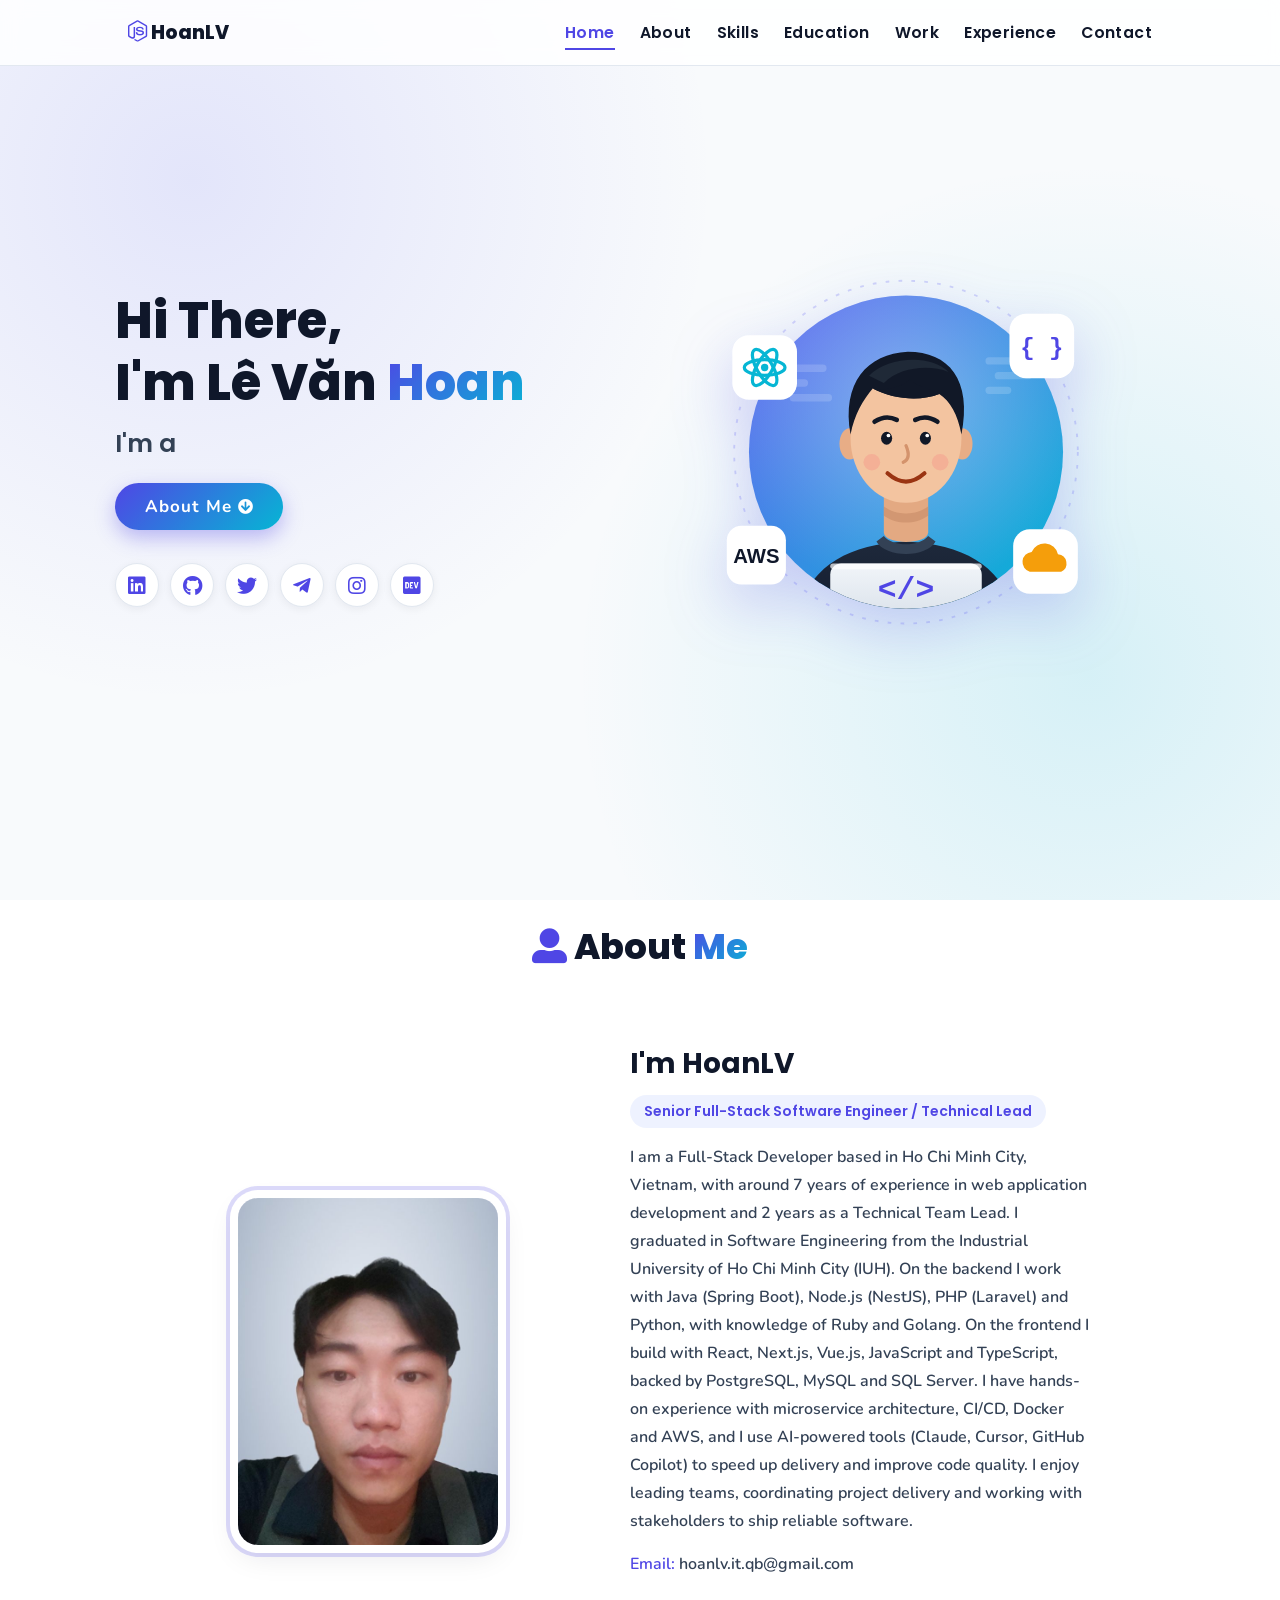
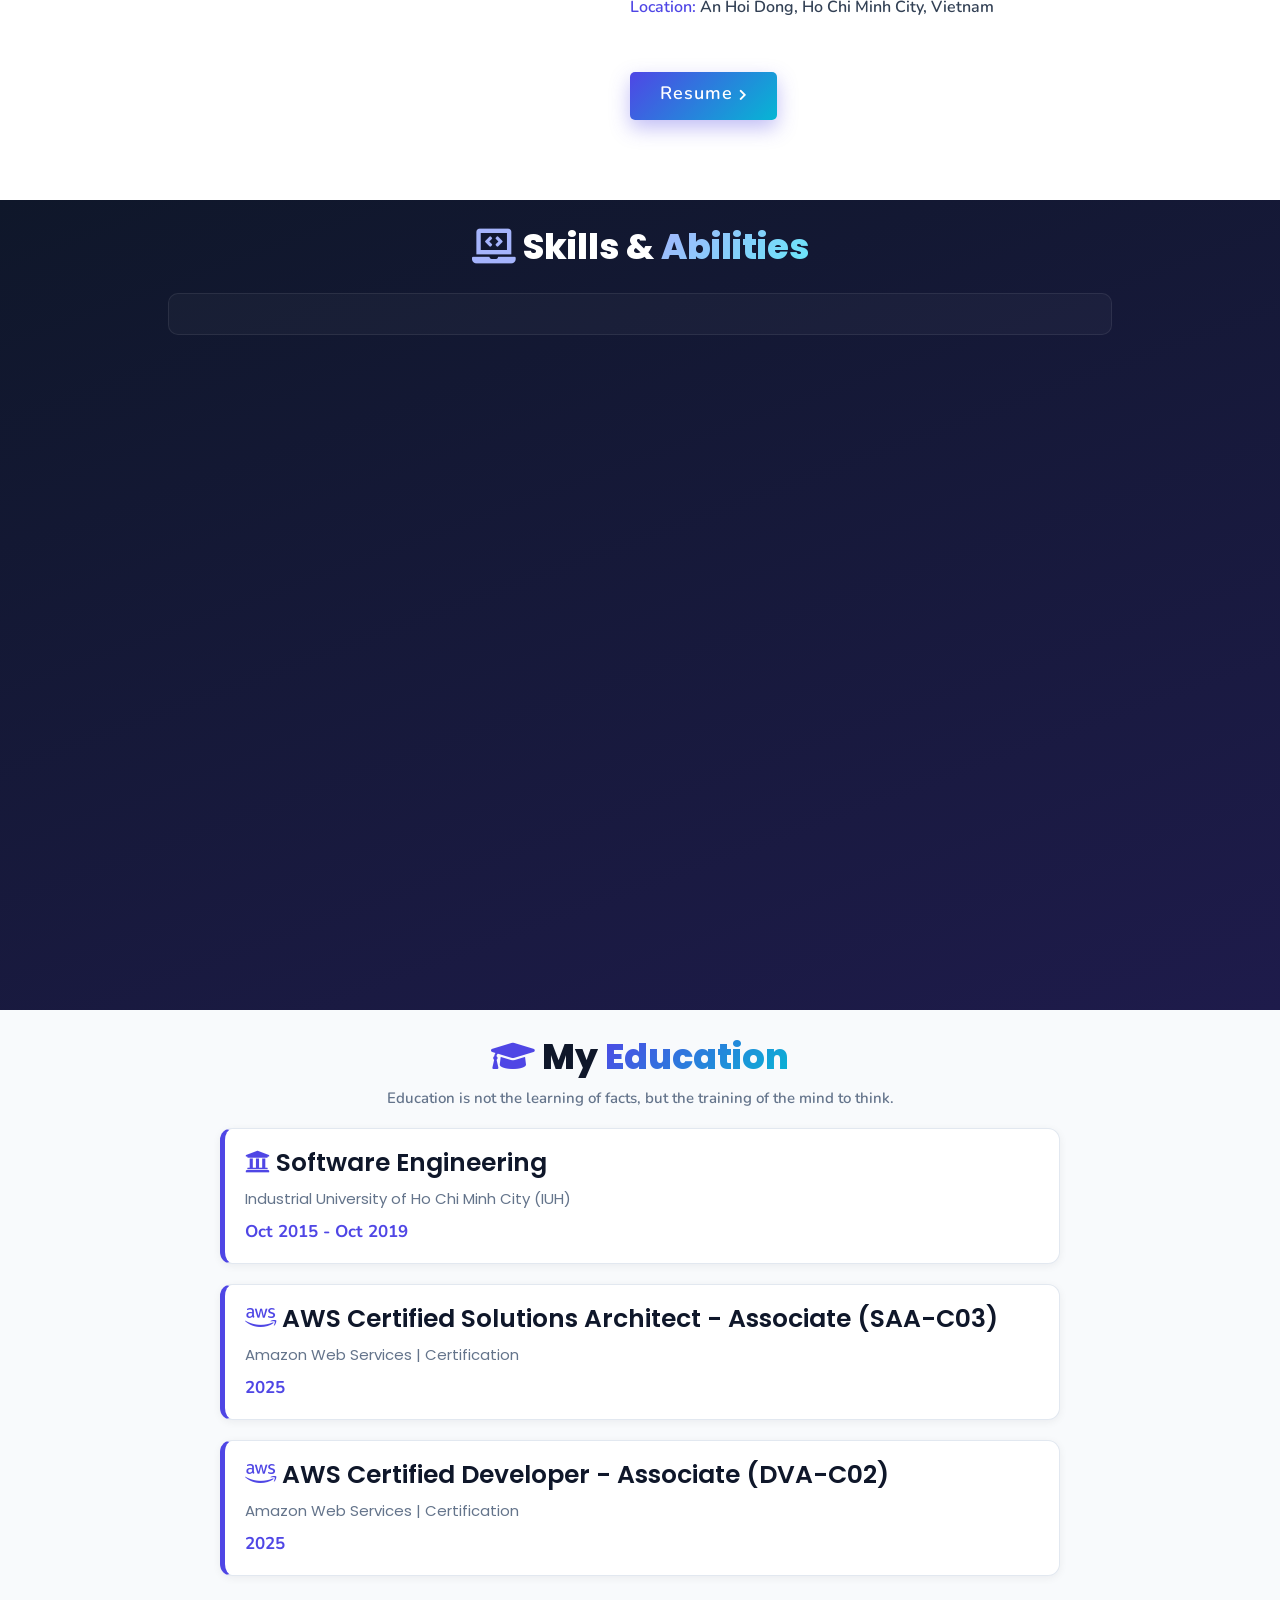
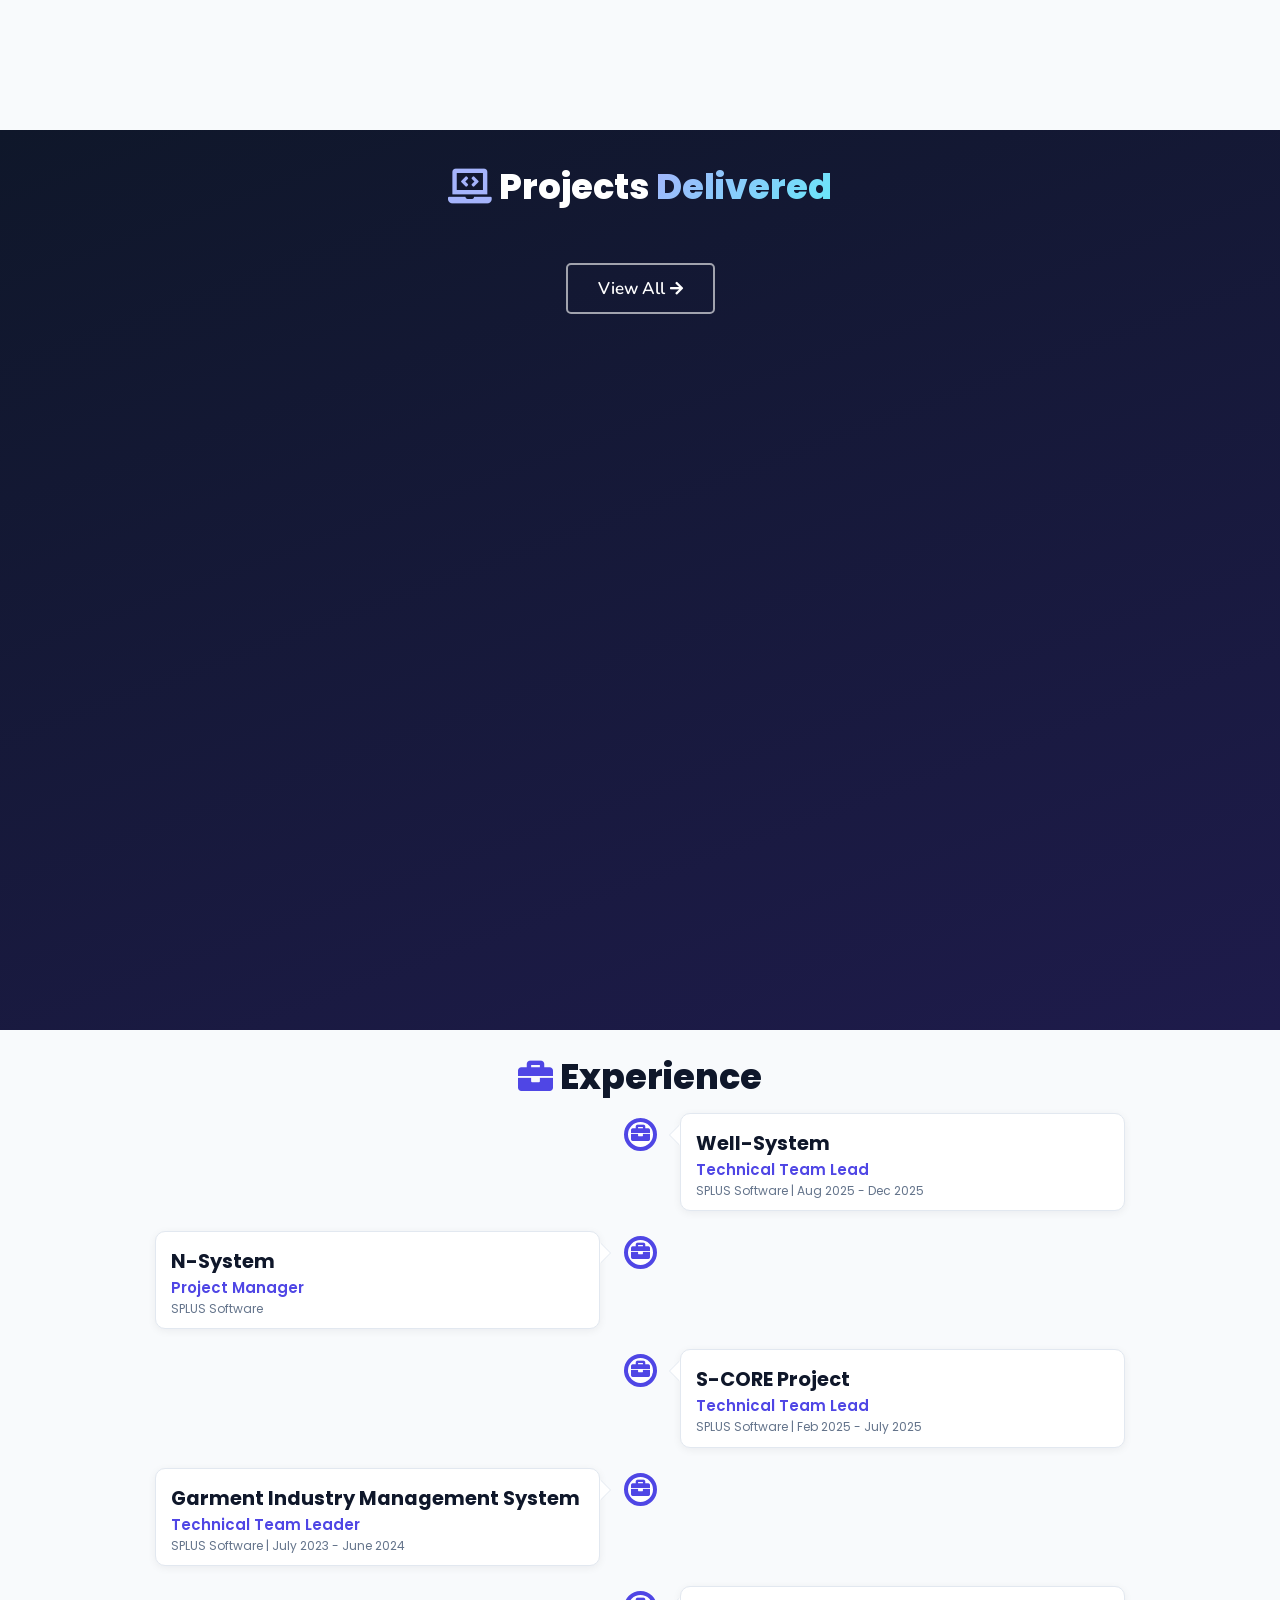
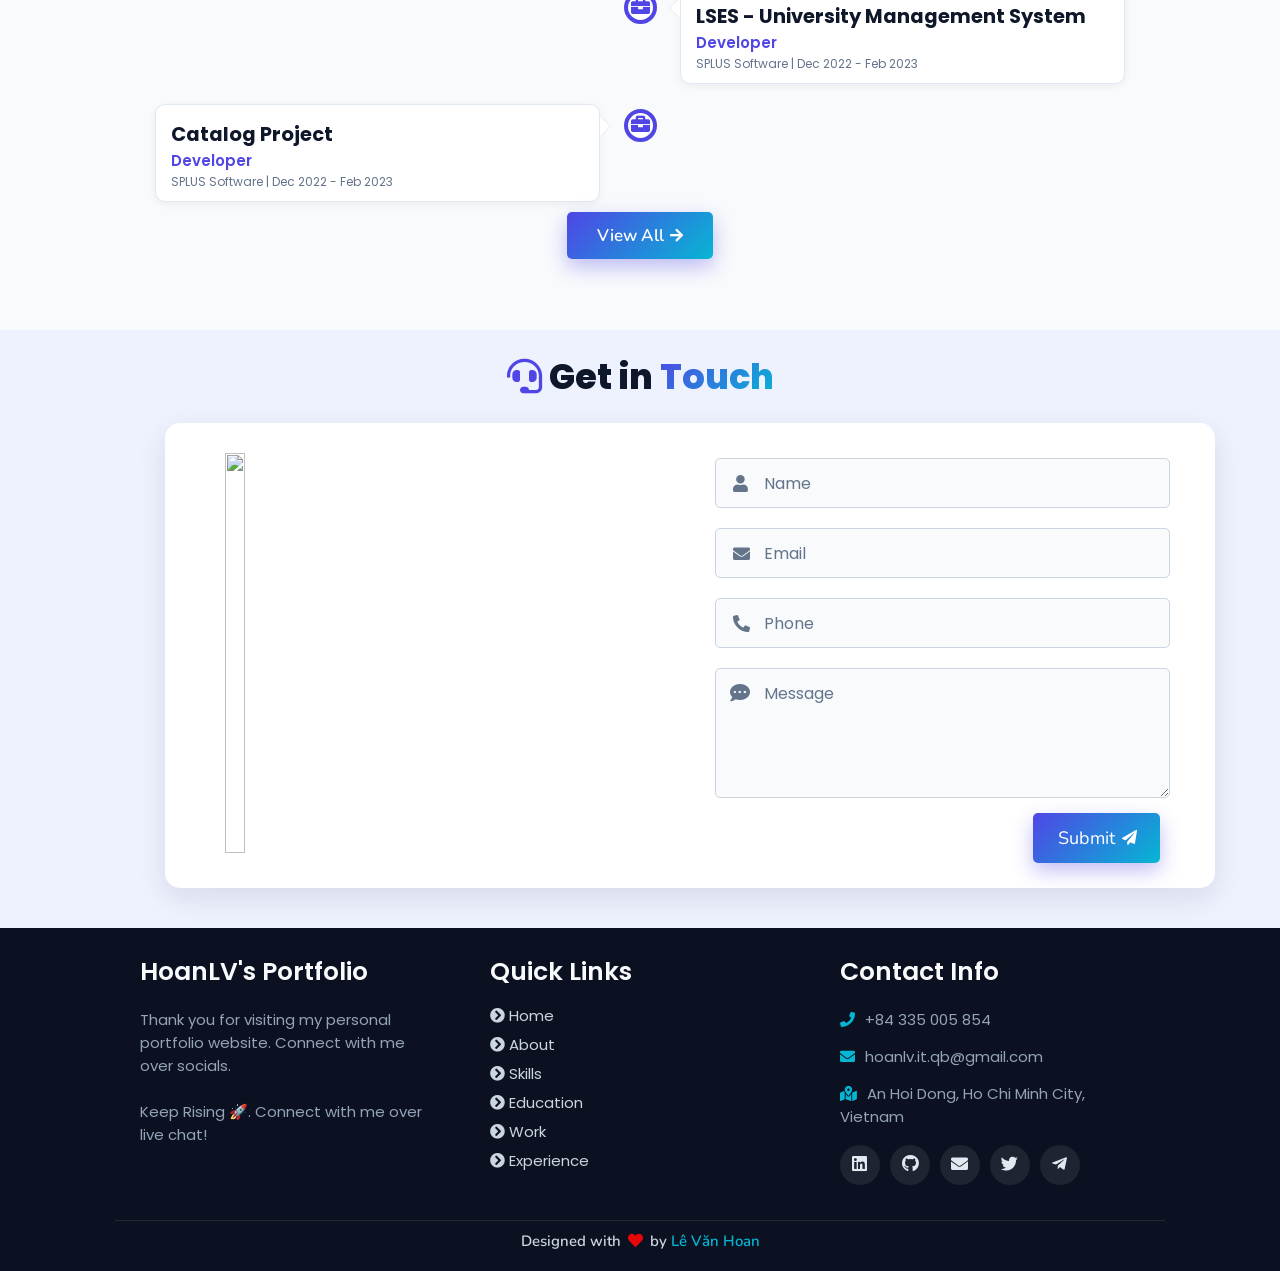
==== commit 20fd1aa4: "feat: refresh design with new theme, avatar and profile photo - Add shared theme.css (indigo/cyan pa" ====
--- a/index.html
+++ b/index.html
@@ -8,6 +8,7 @@
     <meta name="description" content="Welcome to HoanLV's Portfolio. Senior Full-Stack Software Engineer and Technical Lead with around 7 years of web application development experience." />
     <!-- Custom CSS -->
     <link rel="stylesheet" href="./assets/css/style.css">
+    <link rel="stylesheet" href="./assets/css/theme.css">
     <!-- Font Awesome -->
     <link rel="stylesheet" href="https://cdnjs.cloudflare.com/ajax/libs/font-awesome/5.15.3/css/all.min.css" integrity="sha512-iBBXm8fW90+nuLcSKlbmrPcLa0OT92xO1BIsZ+ywDWZCvqsWgccV3gFoRBv0z+8dLJgyAHIhR35VZc2oM/gI1w==" crossorigin="anonymous" referrerpolicy="no-referrer" />
     <!-- Favicon -->
@@ -47,7 +48,7 @@
 
     <div class="content">
     <h2>Hi There,<br/> I'm Lê Văn <span>Hoan</span></h2>
-    <p>i am a <span class="typing-text"></span></p>
+    <p>I'm a <span class="typing-text"></span></p>
     <a href="#about" class="btn"><span>About Me</span>
       <i class="fas fa-arrow-circle-down"></i>
     </a>
@@ -63,7 +64,7 @@
       </div>
     </div>
 <div class="image">
-    <img draggable="false" class="tilt" src="./assets/images/hero.png" alt="">
+    <img draggable="false" src="./assets/images/hero.svg" alt="HoanLV - Full-Stack Developer avatar">
 </div>
 </section>
 <!-- hero section ends -->
@@ -76,7 +77,7 @@
     <div class="row">
 
     <div class="image">
-        <img draggable="false" class="tilt" src="./assets/images/profile2.png" alt="">
+        <img draggable="false" class="tilt" src="./assets/images/profile-cv.jpg" alt="Le Van Hoan">
     </div>
     <div class="content">
         <h3>I'm HoanLV</h3>
@@ -95,8 +96,8 @@
               <p><span> phone : </span> +84 335005854</p>
             </div> -->
             <div class="box">
-              <p><span> email : </span> hoanlv.it.qb@gmail.com</p>
-              <p><span> place : </span> An Hoi Dong, Ho Chi Minh City, Vietnam</p>
+              <p><span>Email:</span> hoanlv.it.qb@gmail.com</p>
+              <p><span>Location:</span> An Hoi Dong, Ho Chi Minh City, Vietnam</p>
             </div>
         </div>
         
--- a/assets/css/theme.css
+++ b/assets/css/theme.css
@@ -0,0 +1,481 @@
+/* ==========================================================================
+   Theme overrides - shared by every page, loaded after the page stylesheet.
+   One palette: indigo primary, cyan accent, slate text.
+   ========================================================================== */
+:root {
+  --primary: #4f46e5;
+  --primary-dark: #4338ca;
+  --accent: #06b6d4;
+  --warm: #f59e0b;
+  --gradient: linear-gradient(135deg, #4f46e5, #06b6d4);
+  --ink: #0f172a;
+  --text: #334155;
+  --muted: #64748b;
+  --line: #e2e8f0;
+  --bg: #f8fafc;
+  --surface: #ffffff;
+  --tint: #eef2ff;
+  --dark: #0f172a;
+  --dark-2: #1e1b4b;
+  --shadow-sm: 0 2px 8px rgba(15, 23, 42, 0.06);
+  --shadow-md: 0 10px 30px rgba(15, 23, 42, 0.1);
+  --shadow-primary: 0 8px 20px rgba(79, 70, 229, 0.35);
+}
+
+/* base: stop capitalizing every word (it turned "Node.js" into "Node.Js") */
+body * {
+  text-transform: none;
+}
+body {
+  background: var(--bg);
+  color: var(--text);
+}
+*::selection {
+  background: var(--primary);
+  color: #fff;
+}
+html::-webkit-scrollbar-track {
+  background: var(--line);
+}
+html::-webkit-scrollbar-thumb {
+  background: var(--primary);
+  border-radius: 1rem;
+}
+
+/* section headings */
+.heading {
+  color: var(--ink);
+}
+.heading span {
+  background: var(--gradient);
+  -webkit-background-clip: text;
+  background-clip: text;
+  color: transparent;
+}
+.heading i {
+  color: var(--primary);
+}
+
+/* navbar */
+header {
+  background-color: rgba(255, 255, 255, 0.85);
+  backdrop-filter: blur(10px);
+  -webkit-backdrop-filter: blur(10px);
+  box-shadow: 0 1px 0 var(--line);
+}
+header .logo,
+header .navbar ul li a {
+  color: var(--ink);
+}
+header .logo i,
+header .logo:hover {
+  color: var(--primary);
+}
+header .navbar ul li a.active,
+header .navbar ul li a:hover {
+  color: var(--primary);
+  border-bottom-color: var(--primary);
+}
+#menu {
+  color: var(--ink);
+}
+@media (max-width: 768px) {
+  header .navbar {
+    background-color: var(--dark);
+  }
+  header .navbar ul li a,
+  header .navbar ul li a.active,
+  header .navbar ul li a:hover {
+    color: #fff;
+  }
+  header .navbar ul li a.active,
+  header .navbar ul li a:hover {
+    background: rgba(255, 255, 255, 0.06);
+    border-bottom-color: var(--accent);
+  }
+}
+
+/* shared buttons */
+.home .btn,
+.resumebtn .btn,
+.morebtn .btn,
+.button-area button,
+.backbtn .btn {
+  background: var(--gradient);
+  color: #fff;
+  box-shadow: var(--shadow-primary);
+}
+.home .btn:hover,
+.resumebtn .btn:hover,
+.morebtn .btn:hover,
+.button-area button:hover,
+.backbtn .btn:hover {
+  background: var(--gradient);
+  filter: brightness(1.08);
+  box-shadow: 0 12px 24px rgba(79, 70, 229, 0.45);
+}
+
+/* hero */
+.home {
+  background:
+    radial-gradient(circle at 15% 20%, rgba(99, 102, 241, 0.14), transparent 40%),
+    radial-gradient(circle at 85% 75%, rgba(6, 182, 212, 0.14), transparent 40%),
+    var(--bg);
+}
+.home .content h2 {
+  color: var(--ink);
+  line-height: 1.25;
+}
+.home .content h2 span {
+  background: var(--gradient);
+  -webkit-background-clip: text;
+  background-clip: text;
+  color: transparent;
+}
+.home .content p {
+  color: var(--text);
+}
+.home .content p span {
+  color: var(--primary);
+}
+.home .image {
+  text-align: center;
+}
+.home .image img {
+  width: 75%;
+  max-width: 46rem;
+  margin-left: 0;
+  border-radius: 0;
+  box-shadow: none;
+  filter: drop-shadow(0 20px 30px rgba(79, 70, 229, 0.25));
+  animation: hero-float 6s ease-in-out infinite;
+}
+.home .image img:hover {
+  box-shadow: none;
+}
+@keyframes hero-float {
+  50% {
+    transform: translateY(-12px);
+  }
+}
+.social-icons a {
+  color: var(--primary);
+  background-color: var(--surface);
+  box-shadow: var(--shadow-sm);
+  border: 1px solid var(--line);
+}
+.social-icons a:active,
+.social-icons a:focus,
+.social-icons a:hover,
+.social-icons a.github:hover,
+.social-icons a.twitter:hover,
+.social-icons a.linkedin:hover,
+.social-icons a.dev:hover,
+.social-icons a.instagram:hover {
+  color: #fff;
+  background: var(--primary);
+  border-color: var(--primary);
+  transform: translateY(-3px);
+}
+.home .content h2,
+.home .content h2 span {
+  font-size: clamp(3.4rem, 6vw, 5rem);
+}
+@media (max-width: 768px) {
+  .home {
+    padding-top: 9rem;
+  }
+}
+@media (max-width: 450px) {
+  .home .image img {
+    width: 85%;
+    margin-top: 0;
+  }
+}
+
+/* about */
+.about {
+  background: var(--surface);
+}
+.about .row {
+  align-items: center;
+}
+.about .row .image img {
+  width: 26rem;
+  border-radius: 2rem;
+  mix-blend-mode: normal;
+  box-shadow: 0 0 0 0.8rem var(--surface), 0 0 0 1.2rem rgba(79, 70, 229, 0.2), var(--shadow-md);
+}
+.about .row .content h3 {
+  color: var(--ink);
+  font-size: 2.8rem;
+}
+.about .row .content .tag {
+  display: inline-block;
+  padding: 0.6rem 1.4rem;
+  border-radius: 5rem;
+  background: var(--tint);
+  color: var(--primary);
+}
+.about .row .content p {
+  color: var(--text);
+  font-size: 1.6rem;
+  line-height: 1.75;
+}
+.about .row .content .box-container .box p span {
+  color: var(--primary);
+}
+
+/* skills */
+.skills {
+  background: linear-gradient(160deg, var(--dark), var(--dark-2));
+}
+.skills .heading span {
+  background: linear-gradient(135deg, #a5b4fc, #67e8f9);
+  -webkit-background-clip: text;
+  background-clip: text;
+  color: transparent;
+}
+.skills .heading i {
+  color: #a5b4fc;
+}
+.skills .container {
+  background: rgba(255, 255, 255, 0.03);
+  border: 1px solid rgba(255, 255, 255, 0.08);
+}
+.skills .container .bar {
+  background: rgba(255, 255, 255, 0.05);
+  border: 1px solid rgba(255, 255, 255, 0.08);
+  box-shadow: none;
+}
+.skills .container .bar:hover {
+  transform: translateY(-4px);
+  border-color: rgba(103, 232, 249, 0.6);
+  background-color: rgba(255, 255, 255, 0.09) !important;
+  box-shadow: 0 10px 24px rgba(0, 0, 0, 0.35) !important;
+}
+.skills .container .bar .info span {
+  font-size: 1.6rem;
+  color: #e2e8f0;
+  text-align: center;
+}
+
+/* education */
+.education {
+  background: var(--bg);
+}
+.education .qoute {
+  color: var(--muted);
+}
+.education .box-container .box {
+  background: var(--surface);
+  border: 1px solid var(--line);
+  border-left: 0.5rem solid var(--primary);
+  border-radius: 1.2rem;
+  box-shadow: var(--shadow-sm);
+}
+.education .box-container .box:hover {
+  transform: translateY(-4px);
+  box-shadow: var(--shadow-md);
+}
+.education .box-container .box .content h3 {
+  color: var(--ink);
+}
+.education .box-container .box .content h3 i {
+  color: var(--primary);
+}
+.education .box-container .box .content p {
+  color: var(--muted);
+}
+.education h4 {
+  color: var(--primary);
+  font-size: 1.7rem;
+}
+
+/* work / projects */
+.work {
+  background: linear-gradient(160deg, var(--dark), var(--dark-2));
+}
+.work .heading span {
+  background: linear-gradient(135deg, #a5b4fc, #67e8f9);
+  -webkit-background-clip: text;
+  background-clip: text;
+  color: transparent;
+}
+.work .heading i {
+  color: #a5b4fc;
+}
+.work .box-container .box {
+  border-radius: 1.2rem;
+  border: 1px solid rgba(255, 255, 255, 0.08);
+  box-shadow: 0 10px 24px rgba(0, 0, 0, 0.3);
+}
+.work .box-container .box .cover {
+  background: var(--gradient);
+}
+.work .box-container .box .cover i {
+  color: #fff;
+  filter: drop-shadow(0 6px 10px rgba(15, 23, 42, 0.3));
+}
+.work .box-container .box .content {
+  background: rgba(255, 255, 255, 0.97);
+}
+.work .box-container .box .content .tag {
+  background: var(--surface);
+  border-top: 0.3rem solid var(--warm);
+}
+.work .box-container .box .content .tag h3 {
+  color: var(--ink);
+  font-size: 1.8rem;
+}
+.work .desc p {
+  color: var(--text);
+}
+.work .desc .stack {
+  color: var(--primary);
+}
+.work .viewall .btn {
+  border-color: rgba(255, 255, 255, 0.6);
+  box-shadow: none;
+}
+.work .viewall .btn:hover {
+  background: #fff;
+  color: var(--ink);
+}
+.work .button-group .btn {
+  border-color: rgba(255, 255, 255, 0.3);
+  border-radius: 5rem;
+  color: #e2e8f0;
+}
+.work .button-group .btn:hover,
+.work .button-group .btn.is-checked {
+  background: var(--gradient);
+  border-color: transparent;
+  color: #fff;
+}
+
+/* projects page: let isotope size the grid, then center it */
+.work #filters + .box-container {
+  margin: 2rem auto;
+}
+
+/* experience timeline */
+.experience {
+  background: var(--bg);
+}
+.experience .quote {
+  color: var(--muted);
+}
+.experience .timeline::after {
+  width: 4px;
+  margin-left: -2px;
+  background: linear-gradient(to bottom, var(--primary), var(--accent));
+}
+.experience .container::after {
+  border-color: var(--primary);
+  color: var(--primary);
+  background-color: var(--surface);
+}
+.experience .content {
+  background-color: var(--surface);
+  border: 1px solid var(--line);
+  border-radius: 1rem;
+  box-shadow: var(--shadow-sm);
+}
+.experience .content:hover {
+  box-shadow: var(--shadow-md);
+}
+.experience .left::before {
+  border-color: transparent transparent transparent var(--surface);
+  filter: drop-shadow(1px 0 0 var(--line));
+}
+.experience .right::before {
+  border-color: transparent var(--surface) transparent transparent;
+  filter: drop-shadow(-1px 0 0 var(--line));
+}
+.experience .content .tag h2 {
+  color: var(--ink);
+}
+.experience .content .desc h3 {
+  color: var(--primary);
+}
+.experience .content .desc p {
+  color: var(--muted);
+  line-height: 1.6;
+}
+@media screen and (max-width: 600px) {
+  .experience .container::before {
+    border-color: transparent var(--surface) transparent transparent;
+  }
+}
+
+/* contact */
+.contact {
+  background: var(--tint);
+}
+.contact .container {
+  box-shadow: var(--shadow-md);
+}
+form .field input,
+form .message textarea {
+  background: var(--bg);
+  border: 1px solid #cbd5e1;
+  color: var(--ink);
+}
+.field input::placeholder,
+.message textarea::placeholder {
+  color: var(--muted);
+}
+form i {
+  color: var(--muted);
+}
+.field input:focus,
+.message textarea:focus {
+  border: 2px solid var(--primary);
+}
+.field input:focus ~ i,
+.message textarea:focus ~ i {
+  color: var(--primary);
+}
+
+/* footer */
+.footer {
+  background: #0b1120;
+}
+.footer .box-container .box h3 {
+  color: #f8fafc;
+  font-weight: 600;
+  text-transform: capitalize;
+}
+.footer .box-container .box a {
+  color: #cbd5e1;
+  text-transform: capitalize;
+}
+.footer .box-container .box p {
+  color: #94a3b8;
+}
+.footer .box-container .box p i,
+.footer .box-container .box a:hover,
+.footer .credit a {
+  color: var(--accent);
+}
+.footer .box-container .box .share a {
+  background: rgba(255, 255, 255, 0.08);
+  color: #e2e8f0;
+}
+.footer .box-container .box .share a:hover {
+  background: var(--primary);
+  border-color: var(--primary);
+  color: #fff;
+}
+.footer .credit {
+  color: #cbd5e1;
+  border-top-color: rgba(255, 255, 255, 0.1);
+}
+
+/* scroll to top */
+#scroll-top {
+  background: var(--gradient);
+  color: #fff;
+  box-shadow: var(--shadow-primary);
+}
